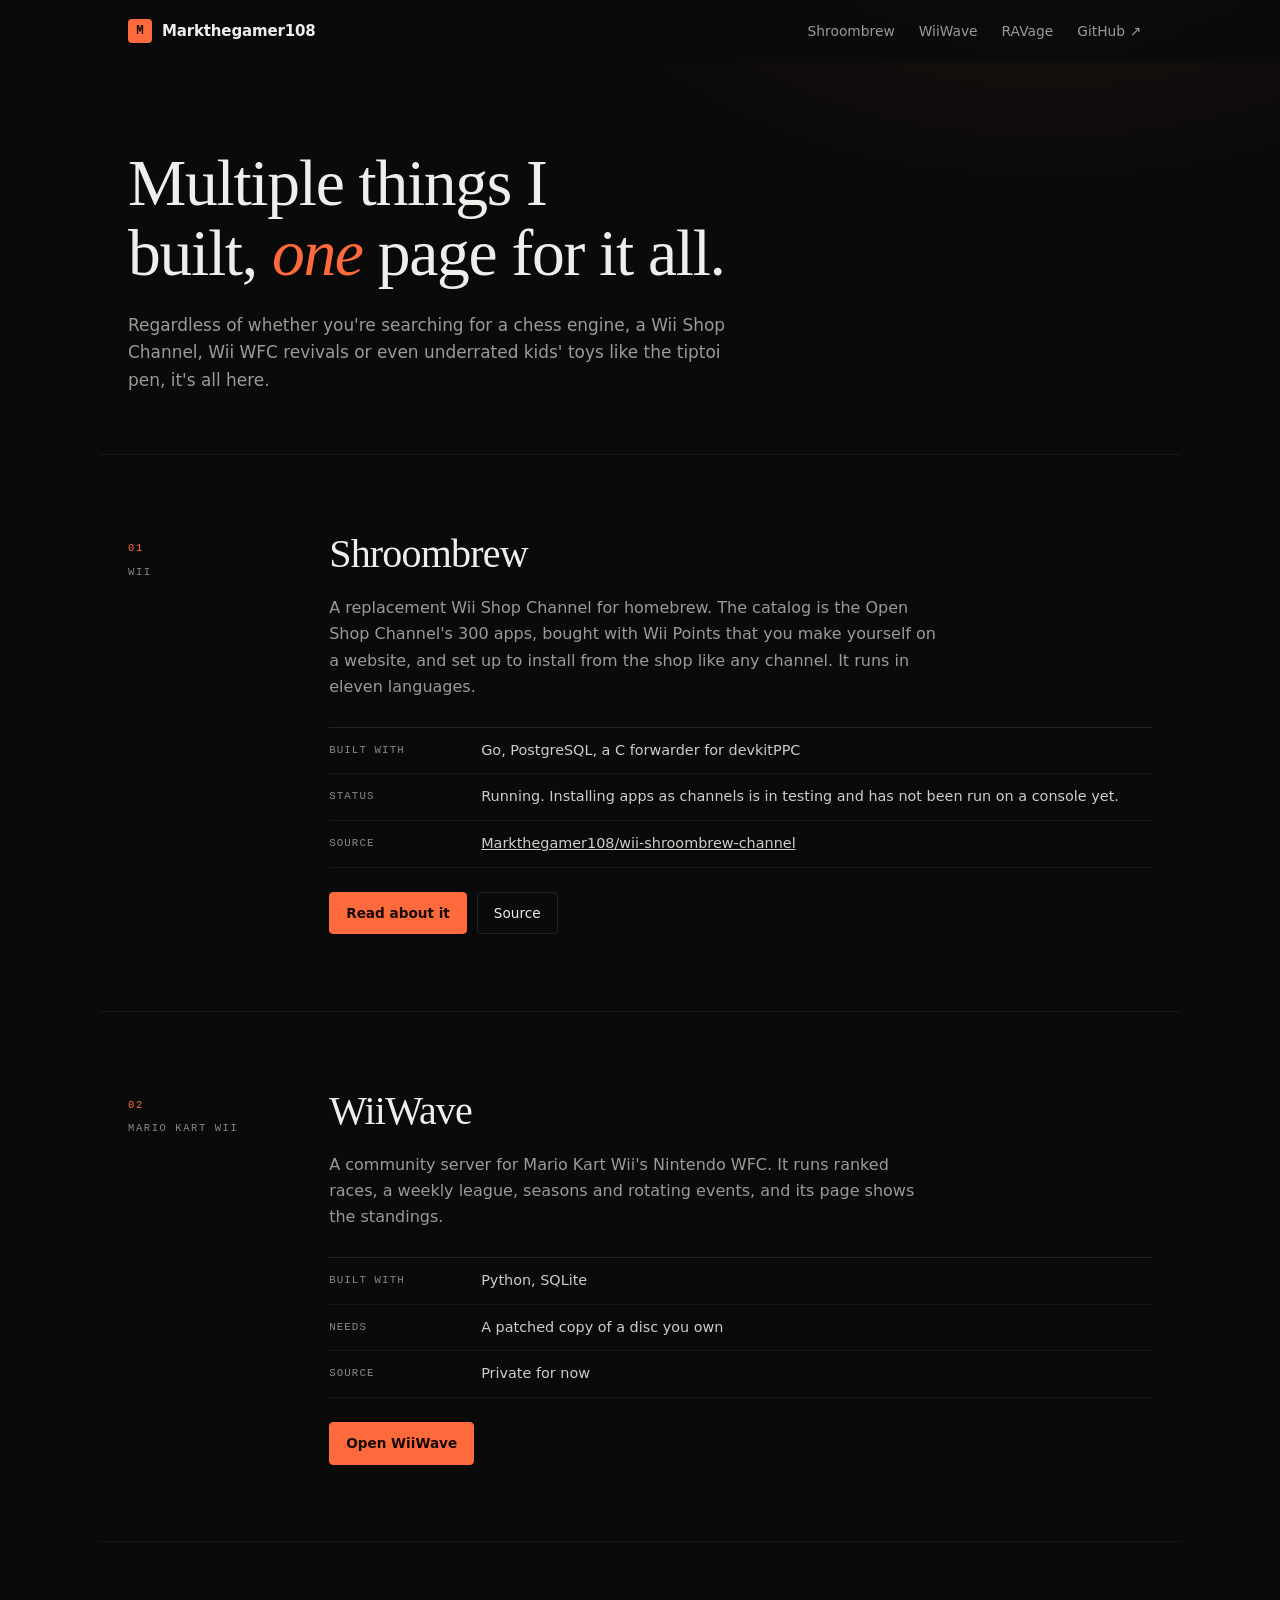
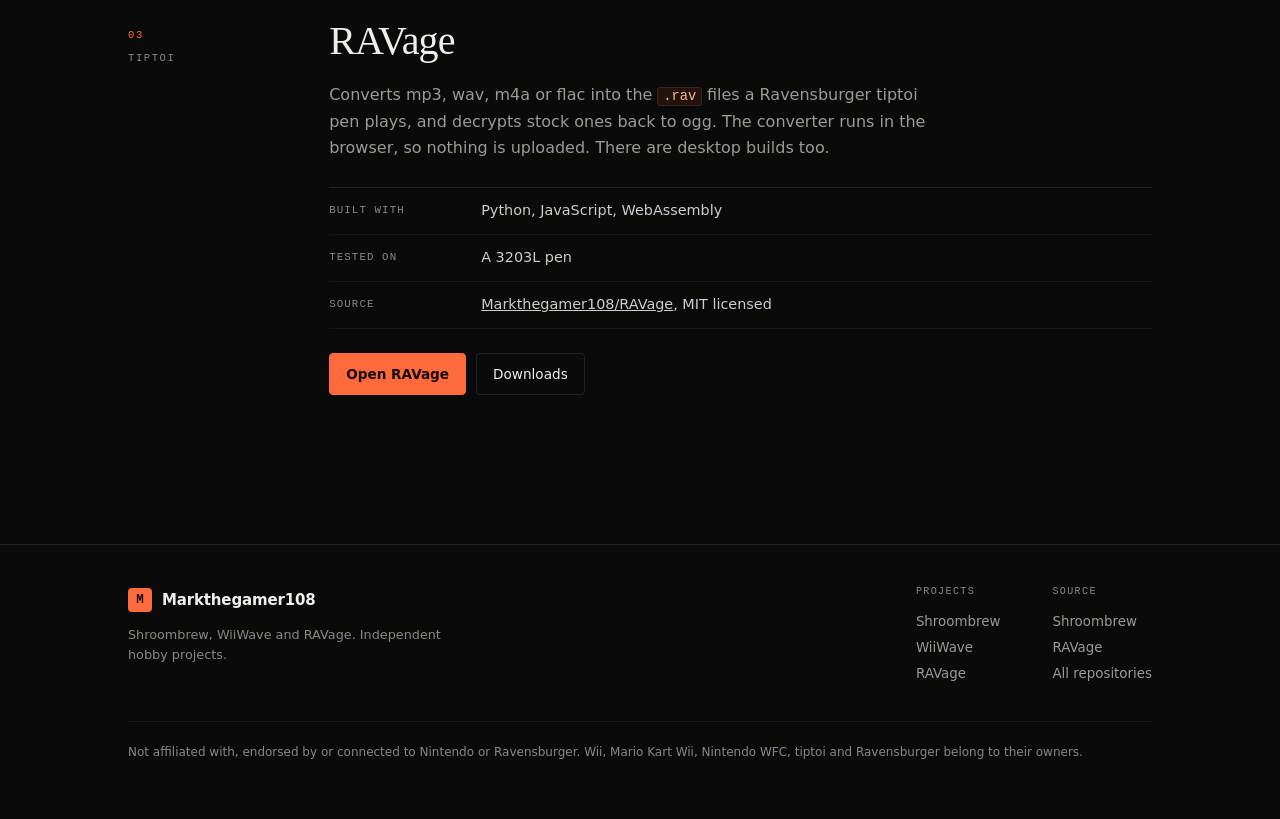
==== index.html @ 5aa7fdf1 "Rewrite the homepage intro" ====
<!doctype html>
<html lang="en">
<head>
<meta charset="utf-8">
<meta name="viewport" content="width=device-width, initial-scale=1">
<title>Markthegamer108: Shroombrew, WiiWave, RAVage</title>
<meta name="description" content="Three hobby projects: a homebrew shop for the Wii, a Mario Kart Wii revival server, and a browser tool for tiptoi pens.">
<meta name="theme-color" content="#0a0a0b">
<meta name="color-scheme" content="dark">
<meta name="google-site-verification" content="6Ea1DqhIRltL9ntr0jAxRYeOnjuvdR1SQRA4jJZ0wN4">
<link rel="icon" href="data:image/svg+xml,%3Csvg xmlns='http://www.w3.org/2000/svg' viewBox='0 0 32 32'%3E%3Crect width='32' height='32' rx='4' fill='%230a0a0b'/%3E%3Cpath d='M7 24V8h3.2l5.8 9.2L21.800 8H25v16h-3V13.400l-5.200 8.200h-1.600L10 13.400V24H7z' fill='%23ff6a3d'/%3E%3C/svg%3E">
<link rel="stylesheet" href="/site.css">
</head>
<body>
<header class="nav" id="nav">
  <div class="wrap nav__in">
    <a class="brand" href="/"><span class="brand__mark">M</span> Markthegamer108</a>
    <nav class="nav__links" aria-label="Projects">
      <a href="/shroombrew-info/">Shroombrew</a>
      <a href="/wiiwave/">WiiWave</a>
      <a href="/ravage/">RAVage</a>
      <a class="nav__repo" href="https://github.com/Markthegamer108">GitHub ↗</a>
    </nav>
  </div>
</header>

<main id="top">
  <section class="wrap hero">
    <h1>Multiple things I<br>built, <em>one</em> page for it all.</h1>
    <p class="lede">Regardless of whether you're searching for a chess engine, a Wii Shop Channel, Wii WFC revivals or even underrated kids' toys like the tiptoi pen, it's all here.</p>
  </section>

  <section class="wrap sec">
    <div class="rail"><b>01</b>Wii</div>
    <div>
      <h2>Shroombrew</h2>
      <p>A replacement Wii Shop Channel for homebrew. The catalog is the Open Shop Channel's 300 apps, bought with Wii Points that you make yourself on a website, and set up to install from the shop like any channel. It runs in eleven languages.</p>
      <dl class="spec-list">
        <div><dt>Built with</dt><dd>Go, PostgreSQL, a C forwarder for devkitPPC</dd></div>
        <div><dt>Status</dt><dd>Running. Installing apps as channels is in testing and has not been run on a console yet.</dd></div>
        <div><dt>Source</dt><dd><a href="https://github.com/Markthegamer108/wii-shroombrew-channel">Markthegamer108/wii-shroombrew-channel</a></dd></div>
      </dl>
      <div class="acts"><a class="btn btn--solid" href="/shroombrew-info/">Read about it</a><a class="btn" href="https://github.com/Markthegamer108/wii-shroombrew-channel">Source</a></div>
    </div>
  </section>

  <section class="wrap sec">
    <div class="rail"><b>02</b>Mario Kart Wii</div>
    <div>
      <h2>WiiWave</h2>
      <p>A community server for Mario Kart Wii's Nintendo WFC. It runs ranked races, a weekly league, seasons and rotating events, and its page shows the standings.</p>
      <dl class="spec-list">
        <div><dt>Built with</dt><dd>Python, SQLite</dd></div>
        <div><dt>Needs</dt><dd>A patched copy of a disc you own</dd></div>
        <div><dt>Source</dt><dd>Private for now</dd></div>
      </dl>
      <div class="acts"><a class="btn btn--solid" href="/wiiwave/">Open WiiWave</a></div>
    </div>
  </section>

  <section class="wrap sec">
    <div class="rail"><b>03</b>tiptoi</div>
    <div>
      <h2>RAVage</h2>
      <p>Converts mp3, wav, m4a or flac into the <code>.rav</code> files a Ravensburger tiptoi pen plays, and decrypts stock ones back to ogg. The converter runs in the browser, so nothing is uploaded. There are desktop builds too.</p>
      <dl class="spec-list">
        <div><dt>Built with</dt><dd>Python, JavaScript, WebAssembly</dd></div>
        <div><dt>Tested on</dt><dd>A 3203L pen</dd></div>
        <div><dt>Source</dt><dd><a href="https://github.com/Markthegamer108/RAVage">Markthegamer108/RAVage</a>, MIT licensed</dd></div>
      </dl>
      <div class="acts"><a class="btn btn--solid" href="/ravage/">Open RAVage</a><a class="btn" href="https://github.com/Markthegamer108/RAVage/releases">Downloads</a></div>
    </div>
  </section>
</main>
<footer class="footer">
  <div class="wrap">
    <div class="footer__in">
      <div class="footer__brand">
        <a class="brand" href="/"><span class="brand__mark">M</span> Markthegamer108</a>
        <p>Shroombrew, WiiWave and RAVage. Independent hobby projects.</p>
      </div>
      <div class="footer__cols">
        <div class="footer__col"><h3>Projects</h3>
          <a href="/shroombrew-info/">Shroombrew</a><a href="/wiiwave/">WiiWave</a><a href="/ravage/">RAVage</a></div>
        <div class="footer__col"><h3>Source</h3>
          <a href="https://github.com/Markthegamer108/wii-shroombrew-channel">Shroombrew</a>
          <a href="https://github.com/Markthegamer108/RAVage">RAVage</a>
          <a href="https://github.com/Markthegamer108">All repositories</a></div>
      </div>
    </div>
    <p class="footer__legal">Not affiliated with, endorsed by or connected to Nintendo or Ravensburger. Wii, Mario Kart Wii, Nintendo WFC, tiptoi and Ravensburger belong to their owners.</p>
  </div>
</footer>
</body>
</html>
---- site.css ----
:root{
  --bg:#0a0a0b;
  --surface:#111113;
  --surface-2:#161618;
  --line:rgba(255,255,255,.10);
  --line-soft:rgba(255,255,255,.055);
  --text:#efeeea;
  --muted:#9c9a94;
  --muted-2:#8a8882;
  --accent:#ff6a3d;
  --accent-soft:rgba(255,106,61,.10);
  --accent-line:rgba(255,106,61,.30);
  --max:1080px;
  --ease:cubic-bezier(.2,.7,.2,1);

  --sans:ui-sans-serif,system-ui,-apple-system,"Segoe UI",Roboto,"Helvetica Neue",Arial,sans-serif;
  --serif:"Iowan Old Style","Palatino Linotype",Palatino,"Book Antiqua",Georgia,"Times New Roman",serif;
  --mono:ui-monospace,"SF Mono",SFMono-Regular,Menlo,Consolas,"Liberation Mono",monospace;
}

*,*::before,*::after{box-sizing:border-box}
[hidden]{display:none!important}
html{-webkit-text-size-adjust:100%;scroll-behavior:smooth;scroll-padding-top:72px}
body{
  margin:0;background:var(--bg);color:var(--text);
  font-family:var(--sans);font-size:16px;line-height:1.65;
  -webkit-font-smoothing:antialiased;
}
body::before{
  content:"";position:fixed;inset:0;pointer-events:none;z-index:0;
  background:radial-gradient(52rem 30rem at 82% -12%,rgba(255,106,61,.10),transparent 65%);
}
img{max-width:100%;display:block;height:auto}
a{color:inherit}
::selection{background:rgba(255,106,61,.3);color:#fff}
:focus-visible{outline:2px solid var(--accent);outline-offset:3px;border-radius:2px}

.wrap{width:100%;max-width:var(--max);margin-inline:auto;padding-inline:28px;position:relative;z-index:1}

h1,h2,h3{margin:0;font-weight:400}
h1,h2{font-family:var(--serif);letter-spacing:-.02em;line-height:1.06;text-wrap:balance}
h1{font-size:clamp(2.5rem,5.6vw,4.1rem)}
h2{font-size:clamp(1.7rem,3.2vw,2.5rem);line-height:1.12}
h3{font-size:1rem;font-weight:600;letter-spacing:-.01em;line-height:1.4;font-family:var(--sans)}

p{margin:0 0 1.05em}
p:last-child{margin-bottom:0}
.lede{color:var(--muted);font-size:1.06rem;line-height:1.62;max-width:58ch;text-wrap:pretty}
.mono{font-family:var(--mono);font-size:.84em}

code{
  font-family:var(--mono);font-size:.86em;color:#ffb59a;
  background:var(--accent-soft);border:1px solid rgba(255,106,61,.16);
  padding:.06em .34em;border-radius:3px;
}
.sr-only{
  position:absolute;width:1px;height:1px;padding:0;margin:-1px;
  overflow:hidden;clip:rect(0,0,0,0);white-space:nowrap;border:0;
}

.nav{
  position:sticky;top:0;z-index:40;
  background:rgba(10,10,11,.82);
  backdrop-filter:blur(14px);-webkit-backdrop-filter:blur(14px);
  border-bottom:1px solid transparent;transition:border-color .25s var(--ease);
}
.nav[data-stuck="true"]{border-bottom-color:var(--line-soft)}
.nav__in{display:flex;align-items:center;justify-content:space-between;gap:24px;height:62px}

.brand{display:inline-flex;align-items:center;gap:10px;text-decoration:none;font-weight:600;font-size:15px;letter-spacing:-.01em}
.brand__mark{
  width:24px;height:24px;border-radius:4px;display:grid;place-items:center;
  background:var(--accent);color:#140803;font-family:var(--mono);font-size:12.5px;font-weight:700;
}
.nav__links{display:flex;align-items:center;gap:2px}
.nav__links a{
  text-decoration:none;color:var(--muted);font-size:13.8px;padding:7px 11px;border-radius:4px;
  transition:color .18s var(--ease),background .18s var(--ease);
}
.nav__links a:hover{color:var(--text);background:rgba(255,255,255,.05)}
@media (max-width:860px){.nav__links a:not(.nav__repo){display:none}}

.hero{padding-block:clamp(48px,7vw,86px) clamp(40px,5vw,60px)}
.hero h1{margin-bottom:24px}
.hero h1 em{font-style:italic;color:var(--accent)}
.hero__note{
  display:flex;flex-wrap:wrap;gap:6px 18px;margin-top:26px;
  font-family:var(--mono);font-size:11px;letter-spacing:.09em;text-transform:uppercase;color:var(--muted-2);
}
.hero__note span{display:inline-flex;align-items:center;gap:7px}
.hero__note i{width:3px;height:3px;border-radius:50%;background:var(--accent);display:block}

.conv{
  margin-top:clamp(30px,4vw,44px);
  border:1px solid var(--line);
  background:var(--surface);
  border-radius:6px;
  overflow:hidden;
}
.conv__bar{
  display:flex;align-items:center;justify-content:space-between;gap:16px;
  padding:10px 16px;border-bottom:1px solid var(--line-soft);
  font-family:var(--mono);font-size:11px;letter-spacing:.1em;text-transform:uppercase;color:var(--muted-2);
}
.conv__bar span{display:inline-flex;align-items:center;gap:7px}
.conv__bar span::before{
  content:"";width:5px;height:5px;border-radius:50%;background:#7ee787;box-shadow:0 0 6px #7ee787;
}
.modes{display:inline-flex;border:1px solid var(--line);border-radius:3px;overflow:hidden}
.mode{
  font:inherit;font-family:var(--mono);font-size:10.5px;letter-spacing:.12em;text-transform:uppercase;
  padding:4px 11px;background:transparent;color:var(--muted-2);border:0;cursor:pointer;
  transition:background .18s var(--ease),color .18s var(--ease);
}
.mode+.mode{border-left:1px solid var(--line)}
.mode[aria-pressed="true"]{background:var(--accent);color:#160803;font-weight:600}
.mode:hover:not([aria-pressed="true"]){color:var(--text);background:rgba(255,255,255,.045)}
.mode:disabled{opacity:.5;cursor:not-allowed}
.mode:focus-visible{outline:2px solid var(--accent);outline-offset:-2px}

.conv__body{display:grid;grid-template-columns:1.15fr .85fr;min-height:196px}
@media (max-width:760px){.conv__body{grid-template-columns:1fr}}

.conv__drop{
  display:flex;flex-direction:column;align-items:center;justify-content:center;gap:7px;
  padding:34px 24px;border-right:1px solid var(--line-soft);
  cursor:pointer;text-align:center;
  transition:background .2s var(--ease);
}
.conv__drop:hover,.conv__drop[data-over="true"]{background:rgba(255,106,61,.055)}
.conv__drop b{font-size:15px;font-weight:600}
.conv__drop small{color:var(--muted-2);font-family:var(--mono);font-size:11px;letter-spacing:.04em}
.conv__drop svg{width:30px;height:30px;stroke:var(--accent);fill:none;stroke-width:1.5;stroke-linecap:round;stroke-linejoin:round;margin-bottom:2px}
@media (max-width:760px){.conv__drop{border-right:0;border-bottom:1px solid var(--line-soft)}}

.conv__log{
  padding:16px 18px;font-family:var(--mono);font-size:12px;line-height:1.75;
  overflow-y:auto;max-height:220px;color:var(--muted);
}
.conv__log p{margin:0;white-space:pre-wrap;word-break:break-word}
.conv__log .l-prompt{color:var(--accent)}
.conv__log .l-dim{color:var(--muted-2)}
.conv__log .l-ok{color:#7ee787}
.conv__log .l-err{color:#ff7b72}

.conv__foot{
  display:flex;flex-wrap:wrap;align-items:center;gap:12px;
  padding:12px 16px;border-top:1px solid var(--line-soft);background:rgba(255,255,255,.018);
}
.conv__foot label{
  font-family:var(--mono);font-size:11px;letter-spacing:.08em;text-transform:uppercase;color:var(--muted-2);
  display:inline-flex;align-items:center;gap:8px;
}
select{
  font:inherit;font-family:var(--mono);font-size:12px;
  background:var(--surface-2);color:var(--text);
  border:1px solid var(--line);border-radius:3px;padding:5px 8px;cursor:pointer;
}
.conv__spacer{flex:1}
.conv__hint{font-size:12.2px;color:var(--muted-2);margin:0}

.btn{
  display:inline-flex;align-items:center;justify-content:center;gap:8px;
  padding:9px 16px;border-radius:4px;border:1px solid var(--line);
  background:transparent;color:var(--text);
  font:inherit;font-size:13.6px;font-weight:500;text-decoration:none;cursor:pointer;white-space:nowrap;
  transition:background .18s var(--ease),border-color .18s var(--ease),color .18s var(--ease);
}
.btn:hover{background:rgba(255,255,255,.055);border-color:rgba(255,255,255,.2)}
.btn:disabled{opacity:.42;cursor:not-allowed}
.btn--solid{background:var(--accent);border-color:var(--accent);color:#160803;font-weight:600}
.btn--solid:hover{background:#ff7d55;border-color:#ff7d55}
.btn--solid:disabled{background:var(--accent);border-color:var(--accent)}
.btn svg{width:15px;height:15px;flex:none}

.sec{
  display:grid;grid-template-columns:150px minmax(0,1fr);
  gap:clamp(20px,4vw,56px);
  padding-block:clamp(46px,6vw,80px);
  border-top:1px solid var(--line-soft);
}
.sec>*{min-width:0}
@media (max-width:820px){
  .sec{grid-template-columns:1fr;gap:18px}
}
.rail{
  font-family:var(--mono);font-size:10.5px;letter-spacing:.15em;text-transform:uppercase;
  color:var(--muted-2);padding-top:8px;
}
.rail b{display:block;color:var(--accent);font-weight:500;margin-bottom:6px}

.sec h2{margin-bottom:18px}
.sec h2+p{max-width:60ch}
.sec p{color:var(--muted);text-wrap:pretty}

.bins{list-style:none;margin:26px 0 0;padding:0;border-top:1px solid var(--line)}
.bins li{border-bottom:1px solid var(--line-soft)}
.bins a{
  display:grid;grid-template-columns:1.05fr 1.25fr 84px 20px;
  align-items:center;gap:14px;padding:13px 6px;text-decoration:none;
  transition:background .16s var(--ease),padding .16s var(--ease);
}
.bins a:hover{background:rgba(255,255,255,.035);padding-inline:12px}
.bins__os{font-size:14.2px;font-weight:500}
.bins__os em{font-style:normal;color:var(--muted-2);font-weight:400;font-size:12.8px;margin-left:6px}
.bins__file{font-family:var(--mono);font-size:11.8px;color:var(--muted-2);overflow:hidden;text-overflow:ellipsis;white-space:nowrap}
.bins__size{font-family:var(--mono);font-size:11.8px;color:var(--muted);text-align:right}
.bins__arrow{color:var(--muted-2);text-align:right;transition:color .16s var(--ease),transform .16s var(--ease)}
.bins a:hover .bins__arrow{color:var(--accent);transform:translateY(2px)}
@media (max-width:640px){
  .bins a{grid-template-columns:1fr auto 16px;gap:10px;row-gap:2px}
  .bins__file{grid-column:1/-1;grid-row:2;font-size:11px}
  .bins__size{text-align:right}
}
.bins__foot{
  margin-top:16px;font-size:12.8px;color:var(--muted-2);
  display:flex;flex-wrap:wrap;gap:4px 16px;
}
.bins__foot a{color:var(--muted);text-decoration:underline;text-underline-offset:2px;text-decoration-color:rgba(255,255,255,.2)}
.bins__foot a:hover{color:var(--accent)}

.spec-list{margin:26px 0 0;display:grid;gap:0;border-top:1px solid var(--line)}
.spec-list div{
  display:grid;grid-template-columns:132px minmax(0,1fr);gap:20px;
  padding:11px 0;border-bottom:1px solid var(--line-soft);
}
@media (max-width:560px){.spec-list div{grid-template-columns:1fr;gap:2px}}
.spec-list dt{
  font-family:var(--mono);font-size:10.8px;letter-spacing:.1em;text-transform:uppercase;
  color:var(--muted-2);padding-top:3px;
}
.spec-list dd{margin:0;font-size:14.4px;color:#cfcdc7}

.figure{
  margin:30px 0 0;max-width:521px;
  border:1px solid var(--line);border-radius:5px;overflow:hidden;background:var(--surface);
  box-shadow:0 18px 44px -26px rgba(0,0,0,.9);
}
.figure__bar{
  display:flex;align-items:center;gap:6px;height:30px;padding:0 12px;
  border-bottom:1px solid var(--line-soft);background:rgba(255,255,255,.025);
}
.figure__bar i{width:7px;height:7px;border-radius:50%;background:rgba(255,255,255,.14)}
.figure__bar span{margin-left:6px;font-family:var(--mono);font-size:10.5px;color:var(--muted-2);letter-spacing:.05em}
.figure img{width:100%}
.figure figcaption{
  padding:10px 13px;border-top:1px solid var(--line-soft);background:rgba(255,255,255,.015);
  font-size:12.6px;line-height:1.55;color:var(--muted-2);
}

.tbl{width:100%;border-collapse:collapse;margin-top:24px;font-size:13.4px}
.tbl th,.tbl td{text-align:left;padding:9px 12px;border-bottom:1px solid var(--line-soft);vertical-align:top}
.tbl thead th{
  font-family:var(--mono);font-size:10px;letter-spacing:.13em;text-transform:uppercase;
  color:var(--muted-2);font-weight:500;border-bottom-color:var(--line);
}
.tbl td:first-child{font-family:var(--mono);color:#ffb59a;white-space:nowrap;font-size:12.2px}
.tbl td:nth-child(2){font-family:var(--mono);color:var(--muted-2);white-space:nowrap;font-size:12.2px}
.tbl td:last-child{color:var(--muted)}
.tbl tbody tr:last-child td{border-bottom:0}
.tbl code{font-size:.88em}
@media (max-width:560px){
  .tbl th:nth-child(2),.tbl td:nth-child(2){display:none}
  .tbl th,.tbl td{padding:8px 9px}
}

.code{
  margin-top:26px;border:1px solid var(--line);border-radius:5px;background:var(--surface);overflow:hidden;
}
.code__head{
  display:flex;justify-content:space-between;gap:12px;padding:8px 14px;
  border-bottom:1px solid var(--line-soft);
  font-family:var(--mono);font-size:10px;letter-spacing:.12em;text-transform:uppercase;color:var(--muted-2);
}
.code pre{
  margin:0;padding:15px 16px;overflow-x:auto;
  font-family:var(--mono);font-size:12.4px;line-height:1.85;color:#c9c7c1;tab-size:2;
}
.code .k{color:#ff9d7d}
.code .s{color:#a8d5a2}
.code .n{color:#ffd479}

.tl{list-style:none;margin:26px 0 0;padding:0}
.tl li{position:relative;padding:0 0 26px 26px;border-left:1px solid var(--line-soft)}
.tl li:last-child{border-left-color:transparent;padding-bottom:0}
.tl li::before{
  content:"";position:absolute;left:-3.5px;top:8px;width:6px;height:6px;border-radius:50%;
  background:var(--bg);border:1px solid rgba(255,106,61,.55);
}
.tl li:last-child::before{background:var(--accent);border-color:var(--accent)}
.tl b{display:block;font-size:14.6px;font-weight:600;margin-bottom:4px}
.tl b em{font-style:normal;font-family:var(--mono);font-size:10.5px;color:var(--muted-2);margin-left:8px;letter-spacing:.06em}
.tl p{margin:0;font-size:14.2px;max-width:64ch}

.note{
  display:flex;gap:11px;margin-top:26px;padding:13px 16px;max-width:62ch;
  border:1px solid rgba(255,194,71,.22);border-radius:4px;background:rgba(255,194,71,.05);
  font-size:13.4px;color:#e6dbc2;line-height:1.6;
}
.note svg{width:15px;height:15px;flex:none;margin-top:3px;stroke:#ffc247;fill:none;stroke-width:1.7}
.note b{color:#ffe4a8;font-weight:600}
.note code{color:#ffe0a8;background:rgba(255,194,71,.1);border-color:rgba(255,194,71,.2)}

.footer{border-top:1px solid var(--line);padding-block:40px 56px;margin-top:clamp(40px,6vw,72px)}
.footer__in{display:flex;flex-wrap:wrap;gap:32px;justify-content:space-between;align-items:flex-start}
.footer__brand{max-width:32ch}
.footer__brand p{color:var(--muted-2);font-size:12.8px;margin:12px 0 0;line-height:1.6}
.footer__cols{display:flex;gap:52px;flex-wrap:wrap}
.footer__col h3{
  font-family:var(--mono);font-size:10px;letter-spacing:.14em;text-transform:uppercase;
  color:var(--muted-2);font-weight:500;margin:0 0 10px;
}
.footer__col a{display:block;text-decoration:none;color:var(--muted);font-size:13.4px;padding:2px 0;transition:color .16s var(--ease)}
.footer__col a:hover{color:var(--accent)}
.footer__legal{
  margin-top:34px;padding-top:20px;border-top:1px solid var(--line-soft);
  color:var(--muted-2);font-size:12px;line-height:1.7;
}

.js .reveal{opacity:0;transform:translateY(10px);transition:opacity .6s var(--ease),transform .6s var(--ease)}
.js .reveal.in{opacity:1;transform:none}
@media (prefers-reduced-motion:reduce){
  html{scroll-behavior:auto}
  .js .reveal{opacity:1;transform:none;transition:none}
  *{animation-duration:.001ms!important;transition-duration:.001ms!important}
}

.acts{display:flex;flex-wrap:wrap;gap:10px;margin-top:24px}
.proj-list{list-style:none;margin:0;padding:0}
.stats{display:grid;grid-template-columns:repeat(auto-fit,minmax(210px,1fr));gap:0;margin-top:22px;border:1px solid var(--line);border-radius:5px;overflow:hidden;background:var(--surface)}
.stat{padding:16px 18px;border-right:1px solid var(--line-soft);border-bottom:1px solid var(--line-soft)}
.stat__label{display:block;font-family:var(--mono);font-size:10.5px;letter-spacing:.12em;text-transform:uppercase;color:var(--muted-2)}
.stat__value{display:block;margin-top:6px;font-family:var(--serif);font-size:1.45rem;line-height:1.2}
.stat__sub{display:block;margin-top:3px;font-size:12.8px;color:var(--muted-2)}
.status-pill{display:inline-flex;align-items:center;gap:8px;font-family:var(--mono);font-size:11px;letter-spacing:.08em;text-transform:uppercase;color:var(--muted-2)}
.status-pill i{width:6px;height:6px;border-radius:50%;background:var(--muted-2);display:block}
.status-pill.ok{color:#7ee787}.status-pill.ok i{background:#7ee787;box-shadow:0 0 6px #7ee787}
.status-pill.bad{color:#ff7b72}.status-pill.bad i{background:#ff7b72}
.stamp{font-family:var(--mono);font-size:11px;color:var(--muted-2)}
.tabs{display:inline-flex;border:1px solid var(--line);border-radius:3px;overflow:hidden}
.tab{font:inherit;font-family:var(--mono);font-size:10.5px;letter-spacing:.12em;text-transform:uppercase;padding:5px 12px;background:transparent;color:var(--muted-2);border:0;cursor:pointer}
.tab+.tab{border-left:1px solid var(--line)}
.tab.active{background:var(--accent);color:#160803;font-weight:600}
.tab:hover:not(.active){color:var(--text);background:rgba(255,255,255,.045)}
.bar{display:flex;flex-wrap:wrap;align-items:center;gap:14px;margin-bottom:6px}
.bar .btn{margin-left:auto}
table.standings td:nth-child(2){font-family:var(--sans);color:var(--text);font-size:13.4px}
table.standings td.score{color:var(--text);font-family:var(--mono)}
.empty-row td{color:var(--muted-2);padding:22px 12px;text-align:center}
.pager{display:flex;align-items:center;justify-content:center;gap:14px;margin-top:14px;font-family:var(--mono);font-size:11.5px;color:var(--muted-2)}
.player-form{display:flex;gap:10px;flex-wrap:wrap;margin-top:18px}
.player-form input{flex:1 1 260px;font:inherit;font-family:var(--mono);font-size:13px;padding:9px 12px;border-radius:4px;background:var(--surface);border:1px solid var(--line);color:var(--text)}
.player-form input:focus{outline:2px solid var(--accent);outline-offset:1px}
.player-result{margin-top:16px}
.player-card{border:1px solid var(--line);border-radius:5px;background:var(--surface);padding:16px 18px}
.player-card h3{margin:0 0 10px}
.player-card dl{display:grid;grid-template-columns:repeat(auto-fit,minmax(170px,1fr));gap:12px;margin:0}
.player-card dt{font-family:var(--mono);font-size:10.5px;letter-spacing:.1em;text-transform:uppercase;color:var(--muted-2)}
.player-card dd{margin:3px 0 0;font-size:14px}
.player-error{color:#ff7b72}.panel-note{color:var(--muted-2)}
.steps{margin:22px 0 0;padding-left:20px}.steps li{margin-bottom:14px}.steps h3{margin-bottom:3px}.steps p{margin:0}
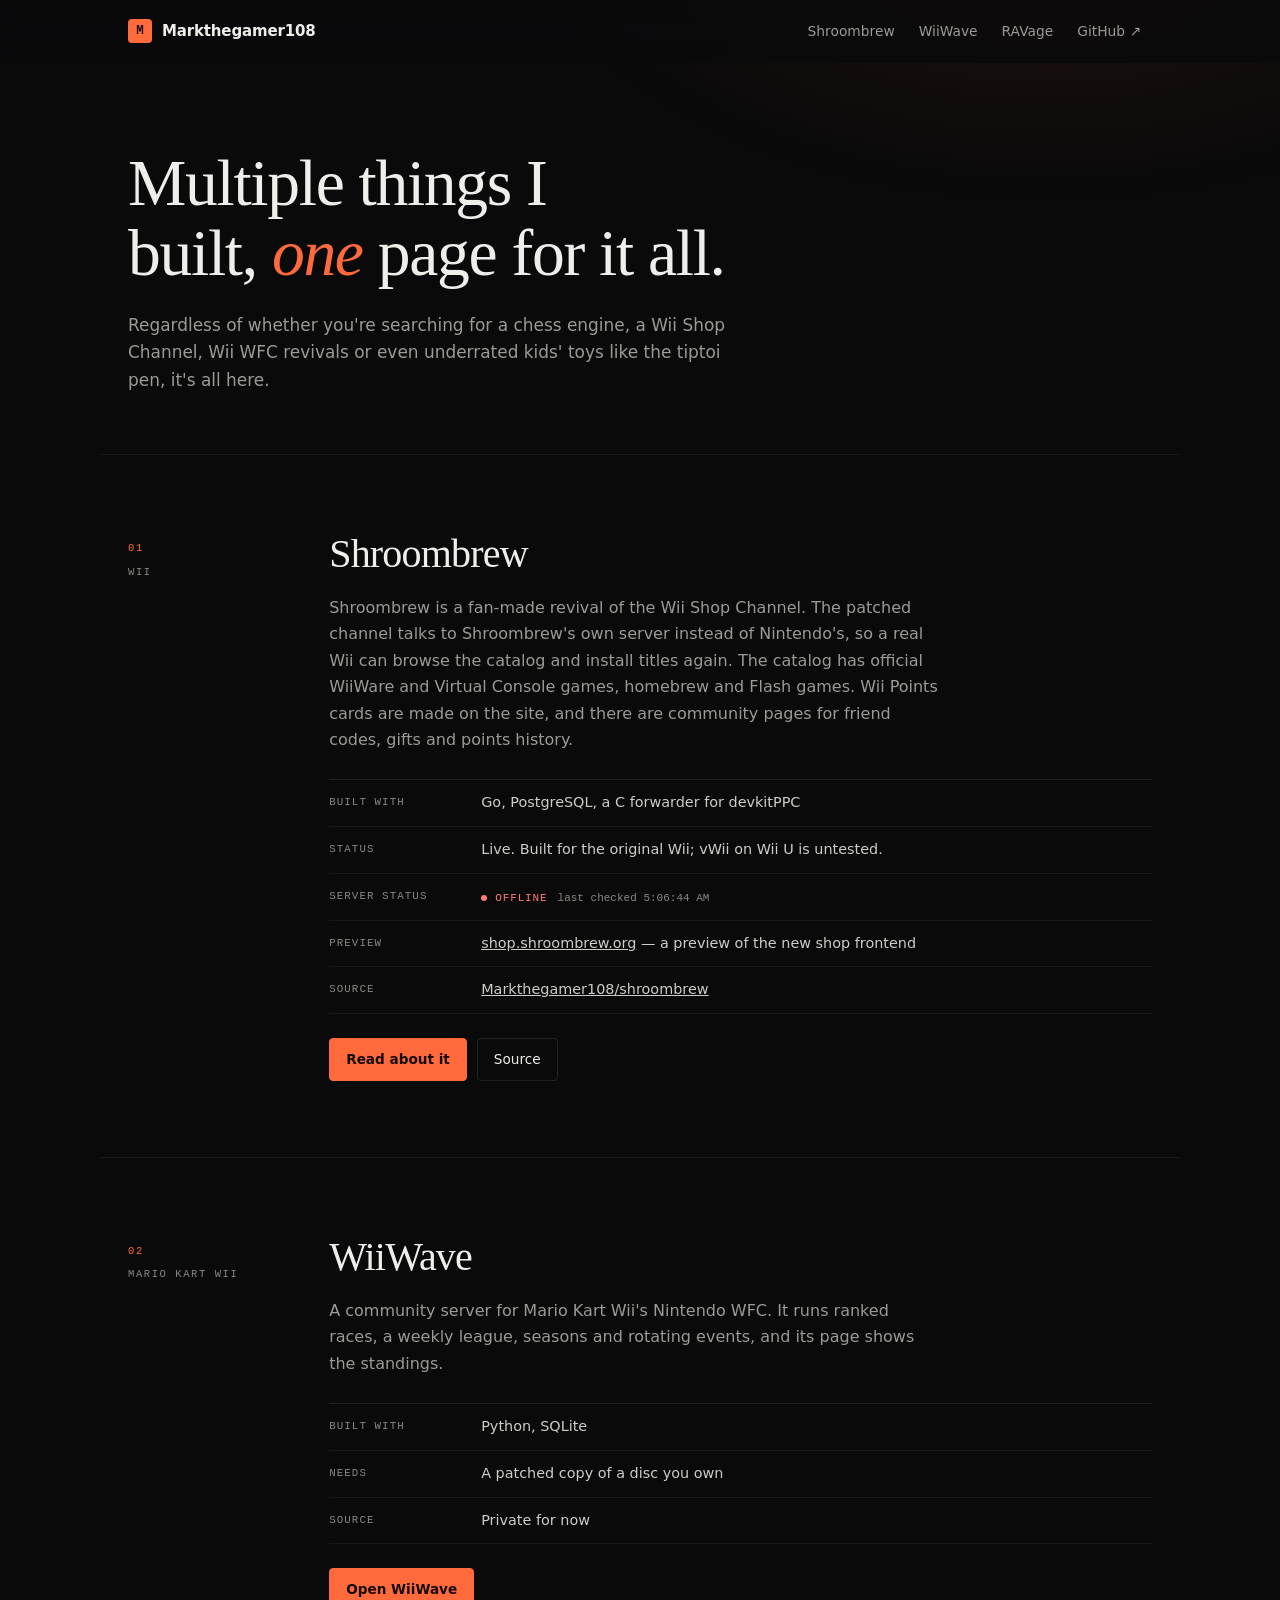
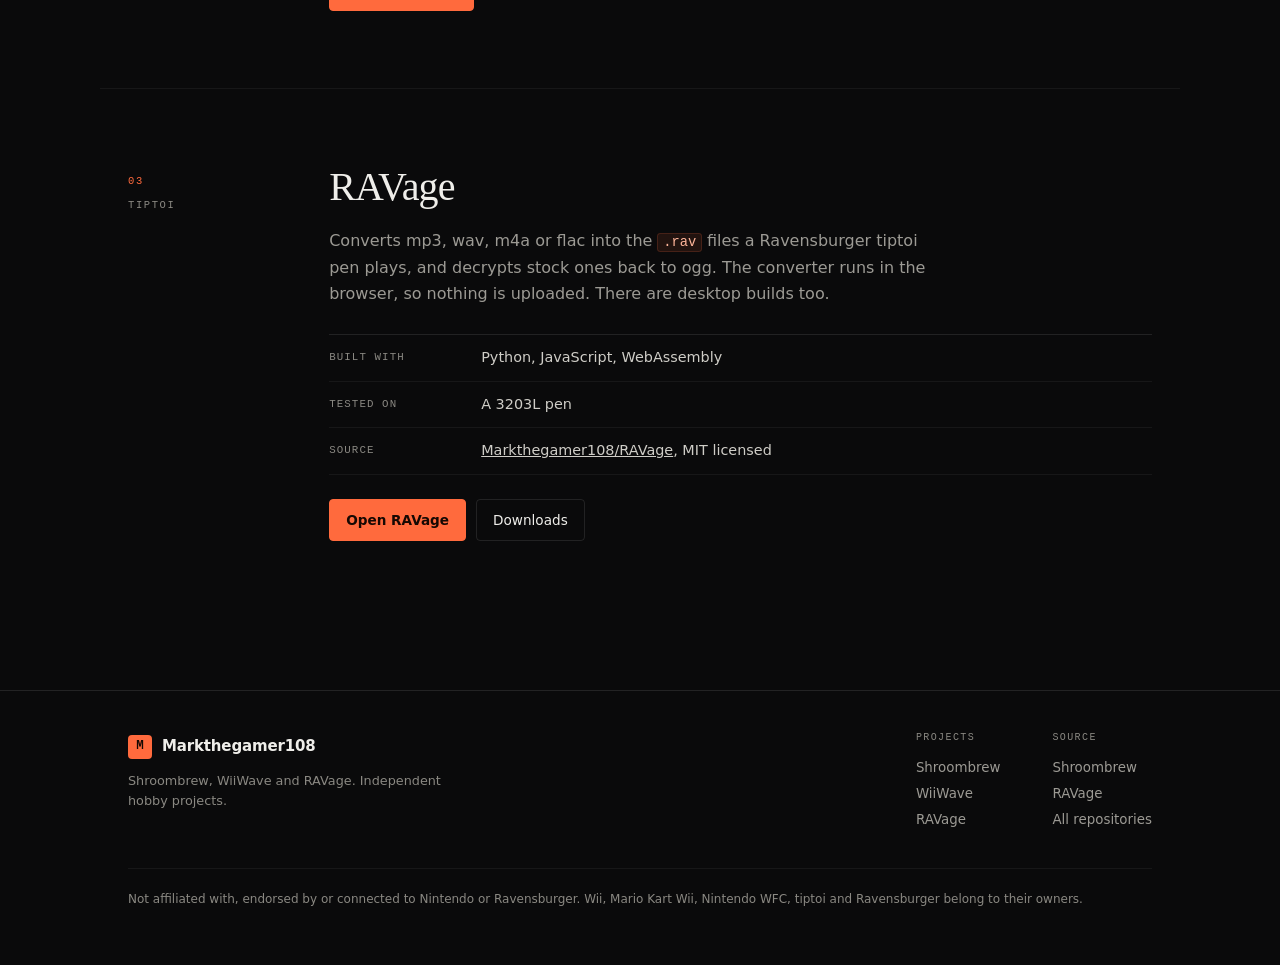
==== commit 6b99b021: "Update Shroombrew and add a live server status" ====
--- a/index.html
+++ b/index.html
@@ -34,13 +34,15 @@
     <div class="rail"><b>01</b>Wii</div>
     <div>
       <h2>Shroombrew</h2>
-      <p>A replacement Wii Shop Channel for homebrew. The catalog is the Open Shop Channel's 300 apps, bought with Wii Points that you make yourself on a website, and set up to install from the shop like any channel. It runs in eleven languages.</p>
+      <p>Shroombrew is a fan-made revival of the Wii Shop Channel. The patched channel talks to Shroombrew's own server instead of Nintendo's, so a real Wii can browse the catalog and install titles again. The catalog has official WiiWare and Virtual Console games, homebrew and Flash games. Wii Points cards are made on the site, and there are community pages for friend codes, gifts and points history.</p>
       <dl class="spec-list">
         <div><dt>Built with</dt><dd>Go, PostgreSQL, a C forwarder for devkitPPC</dd></div>
-        <div><dt>Status</dt><dd>Running. Installing apps as channels is in testing and has not been run on a console yet.</dd></div>
-        <div><dt>Source</dt><dd><a href="https://github.com/Markthegamer108/wii-shroombrew-channel">Markthegamer108/wii-shroombrew-channel</a></dd></div>
+        <div><dt>Status</dt><dd>Live. Built for the original Wii; vWii on Wii U is untested.</dd></div>
+        <div><dt>Server status</dt><dd><a class="status-pill" id="shroombrew-status" href="https://shroombrew.org/status.html" aria-live="polite"><i></i><span id="shroombrew-status-text">checking</span></a><span class="status-meta" id="shroombrew-status-meta"></span></dd></div>
+        <div><dt>Preview</dt><dd><a href="https://shop.shroombrew.org/">shop.shroombrew.org</a> — a preview of the new shop frontend</dd></div>
+        <div><dt>Source</dt><dd><a href="https://github.com/Markthegamer108/shroombrew">Markthegamer108/shroombrew</a></dd></div>
       </dl>
-      <div class="acts"><a class="btn btn--solid" href="/shroombrew-info/">Read about it</a><a class="btn" href="https://github.com/Markthegamer108/wii-shroombrew-channel">Source</a></div>
+      <div class="acts"><a class="btn btn--solid" href="/shroombrew-info/">Read about it</a><a class="btn" href="https://github.com/Markthegamer108/shroombrew">Source</a></div>
     </div>
   </section>
 
@@ -83,7 +85,7 @@
         <div class="footer__col"><h3>Projects</h3>
           <a href="/shroombrew-info/">Shroombrew</a><a href="/wiiwave/">WiiWave</a><a href="/ravage/">RAVage</a></div>
         <div class="footer__col"><h3>Source</h3>
-          <a href="https://github.com/Markthegamer108/wii-shroombrew-channel">Shroombrew</a>
+          <a href="https://github.com/Markthegamer108/shroombrew">Shroombrew</a>
           <a href="https://github.com/Markthegamer108/RAVage">RAVage</a>
           <a href="https://github.com/Markthegamer108">All repositories</a></div>
       </div>
@@ -91,5 +93,43 @@
     <p class="footer__legal">Not affiliated with, endorsed by or connected to Nintendo or Ravensburger. Wii, Mario Kart Wii, Nintendo WFC, tiptoi and Ravensburger belong to their owners.</p>
   </div>
 </footer>
+<script>
+(function () {
+  var pill = document.getElementById('shroombrew-status');
+  var text = document.getElementById('shroombrew-status-text');
+  var meta = document.getElementById('shroombrew-status-meta');
+  if (!pill || !text || !meta) return;
+
+  var pending = null;
+
+  function paint(ok, ms) {
+    pill.classList.remove('ok', 'bad');
+    pill.classList.add(ok ? 'ok' : 'bad');
+    text.textContent = ok ? 'online' : 'offline';
+    meta.textContent = ok
+      ? ms + ' ms · checked ' + new Date().toLocaleTimeString()
+      : 'last checked ' + new Date().toLocaleTimeString();
+  }
+
+  function check() {
+    if (pending) pending.abort();
+    var xhr = new XMLHttpRequest();
+    var started = Date.now();
+    pending = xhr;
+    xhr.open('GET', 'https://shop.shroombrew.org/healthz?t=' + started, true);
+    xhr.timeout = 8000;
+    xhr.onreadystatechange = function () {
+      if (xhr.readyState !== 4 || pending !== xhr) return;
+      pending = null;
+      paint(xhr.status === 200 && xhr.responseText.trim() === 'ok', Date.now() - started);
+    };
+    xhr.send();
+  }
+
+  check();
+  setInterval(function () { if (!document.hidden) check(); }, 10000);
+  document.addEventListener('visibilitychange', function () { if (!document.hidden) check(); });
+})();
+</script>
 </body>
 </html>
--- a/site.css
+++ b/site.css
@@ -337,6 +337,9 @@
 .status-pill i{width:6px;height:6px;border-radius:50%;background:var(--muted-2);display:block}
 .status-pill.ok{color:#7ee787}.status-pill.ok i{background:#7ee787;box-shadow:0 0 6px #7ee787}
 .status-pill.bad{color:#ff7b72}.status-pill.bad i{background:#ff7b72}
+a.status-pill{text-decoration:none}
+a.status-pill:hover{color:var(--text)}
+.status-meta{margin-left:10px;font-family:var(--mono);font-size:11px;color:var(--muted-2)}
 .stamp{font-family:var(--mono);font-size:11px;color:var(--muted-2)}
 .tabs{display:inline-flex;border:1px solid var(--line);border-radius:3px;overflow:hidden}
 .tab{font:inherit;font-family:var(--mono);font-size:10.5px;letter-spacing:.12em;text-transform:uppercase;padding:5px 12px;background:transparent;color:var(--muted-2);border:0;cursor:pointer}
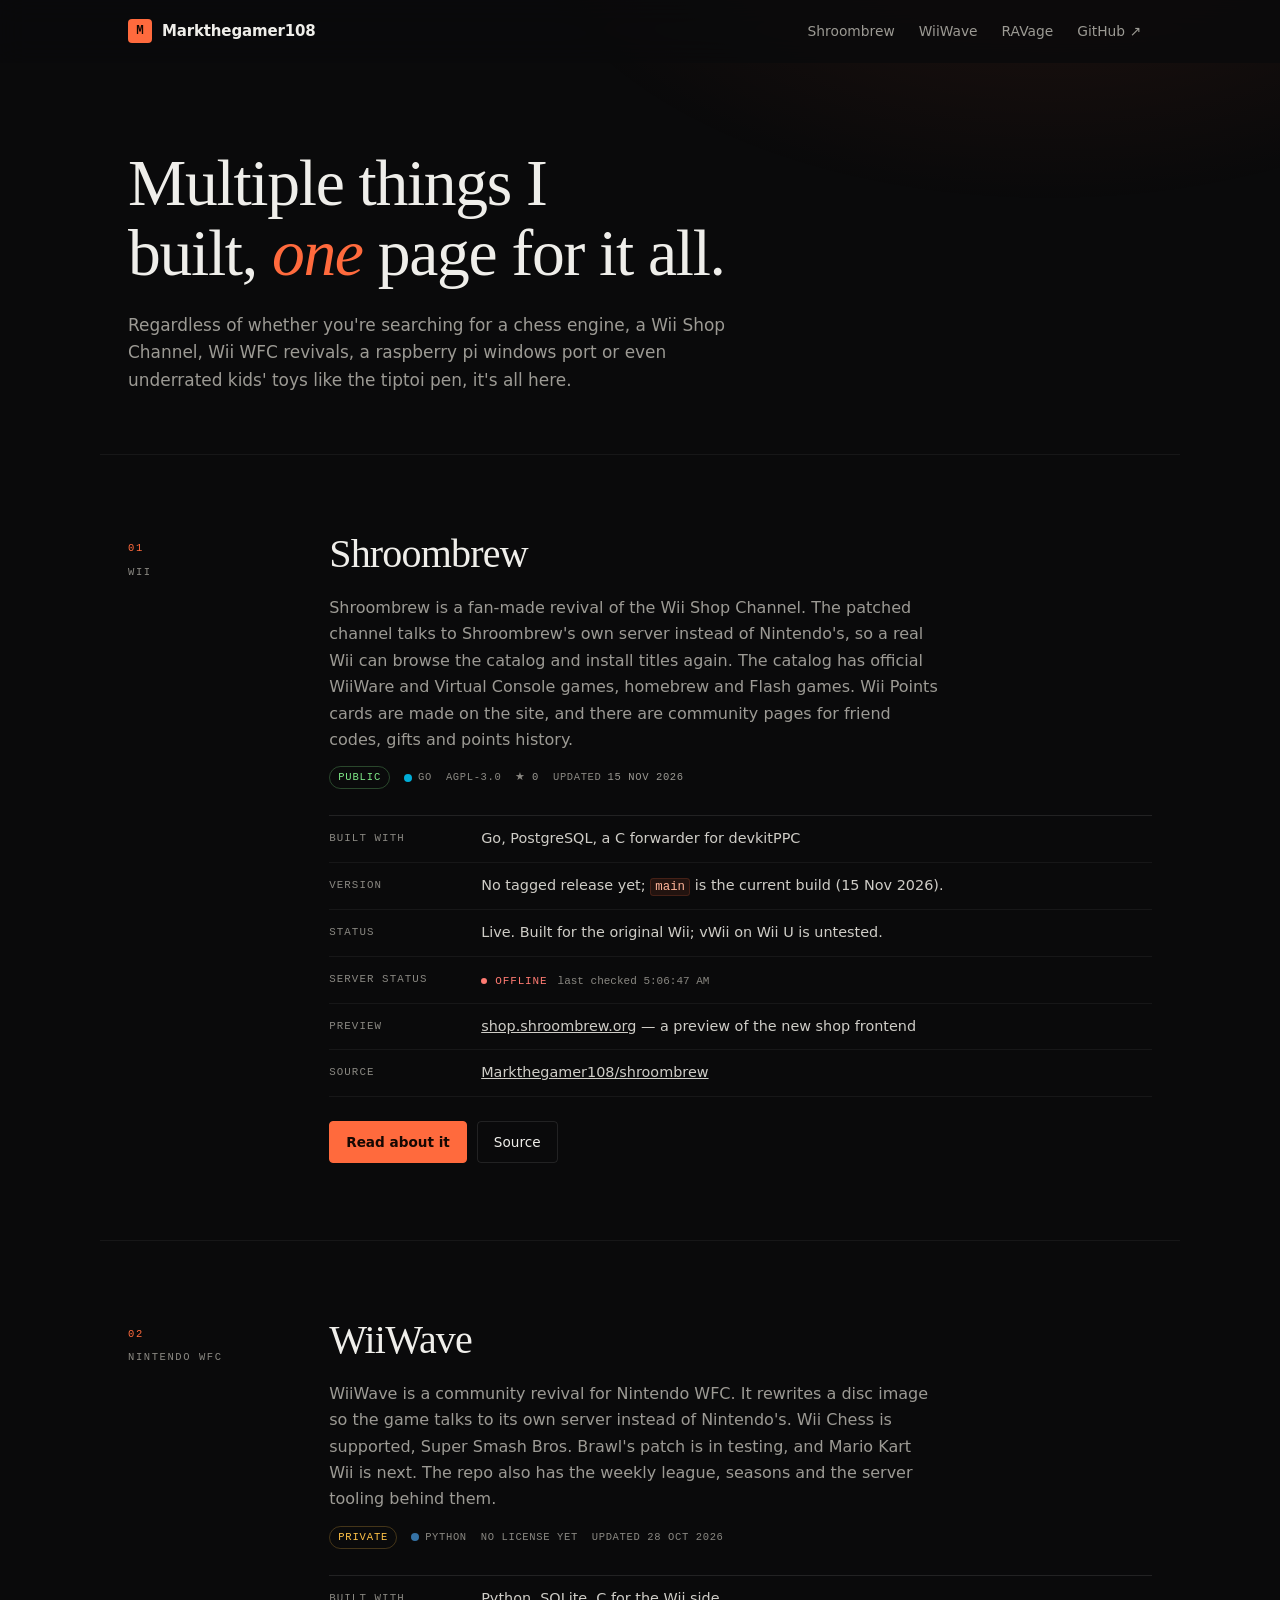
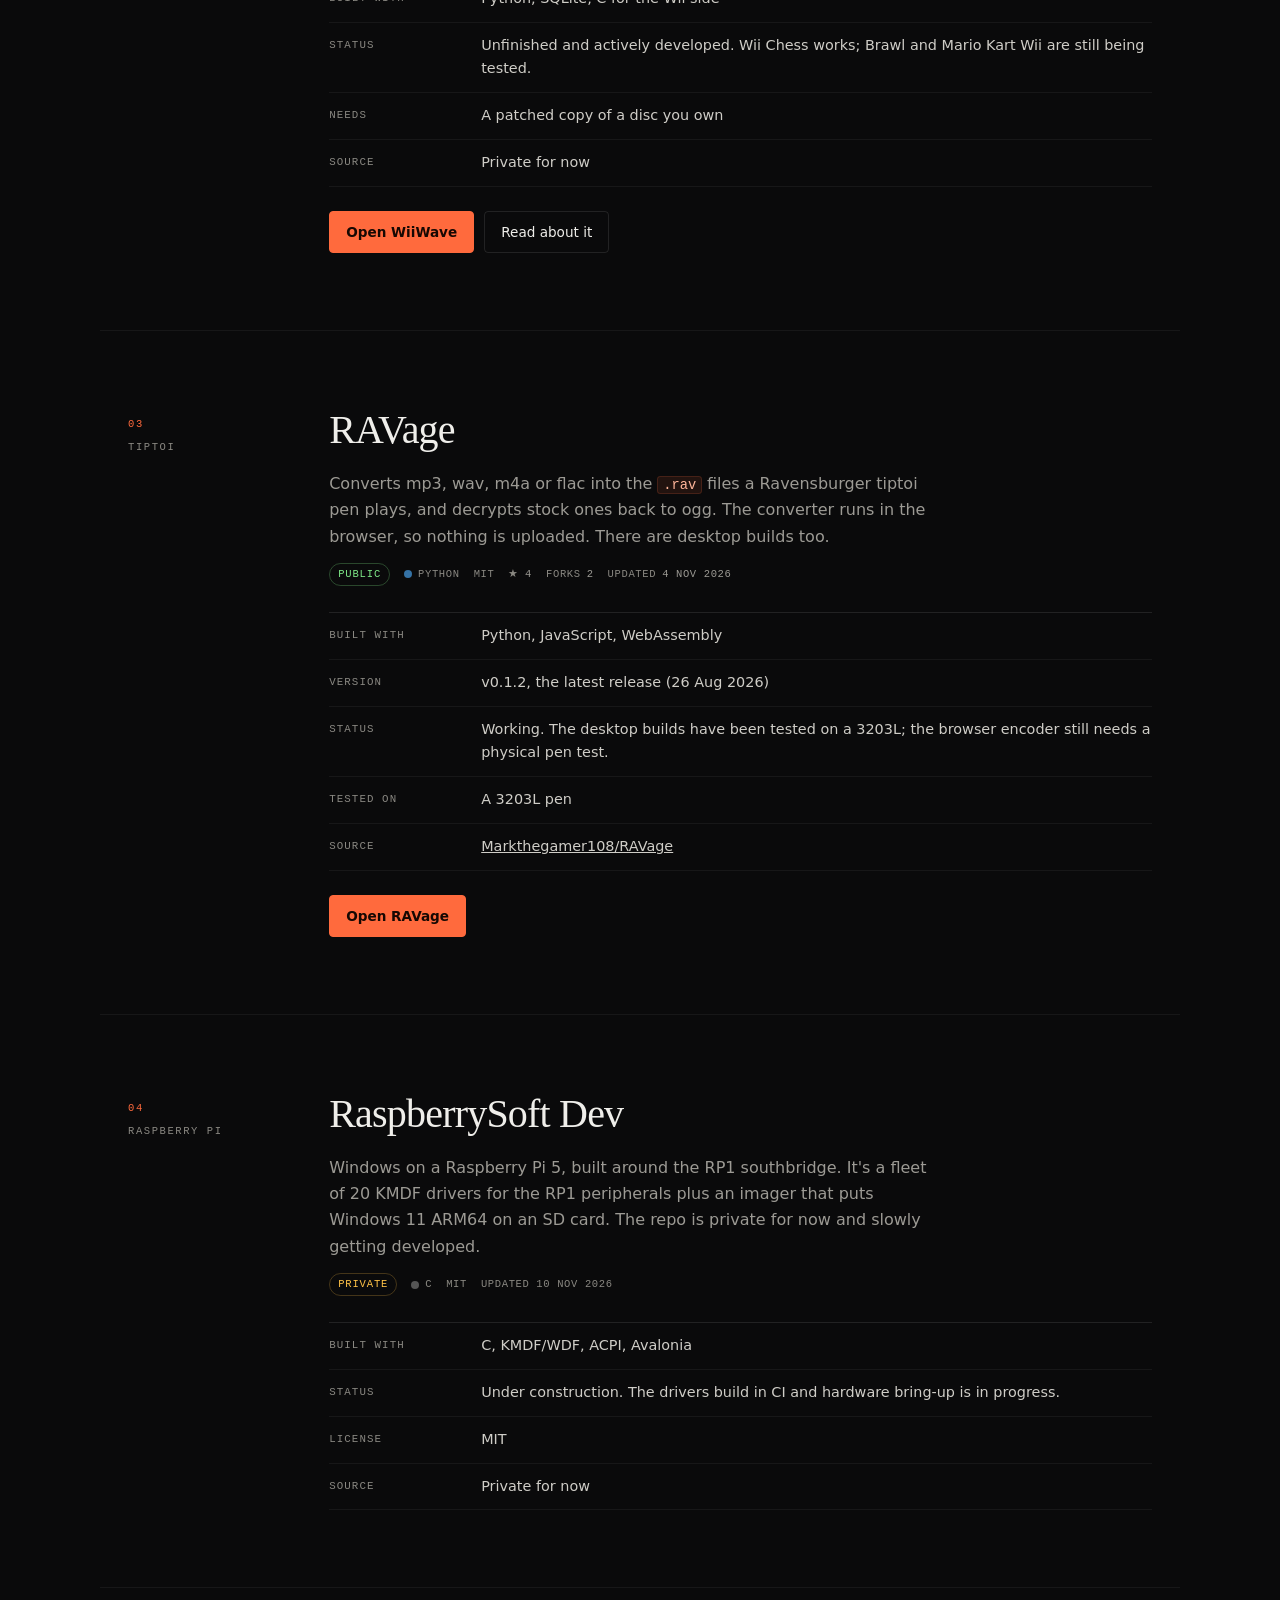
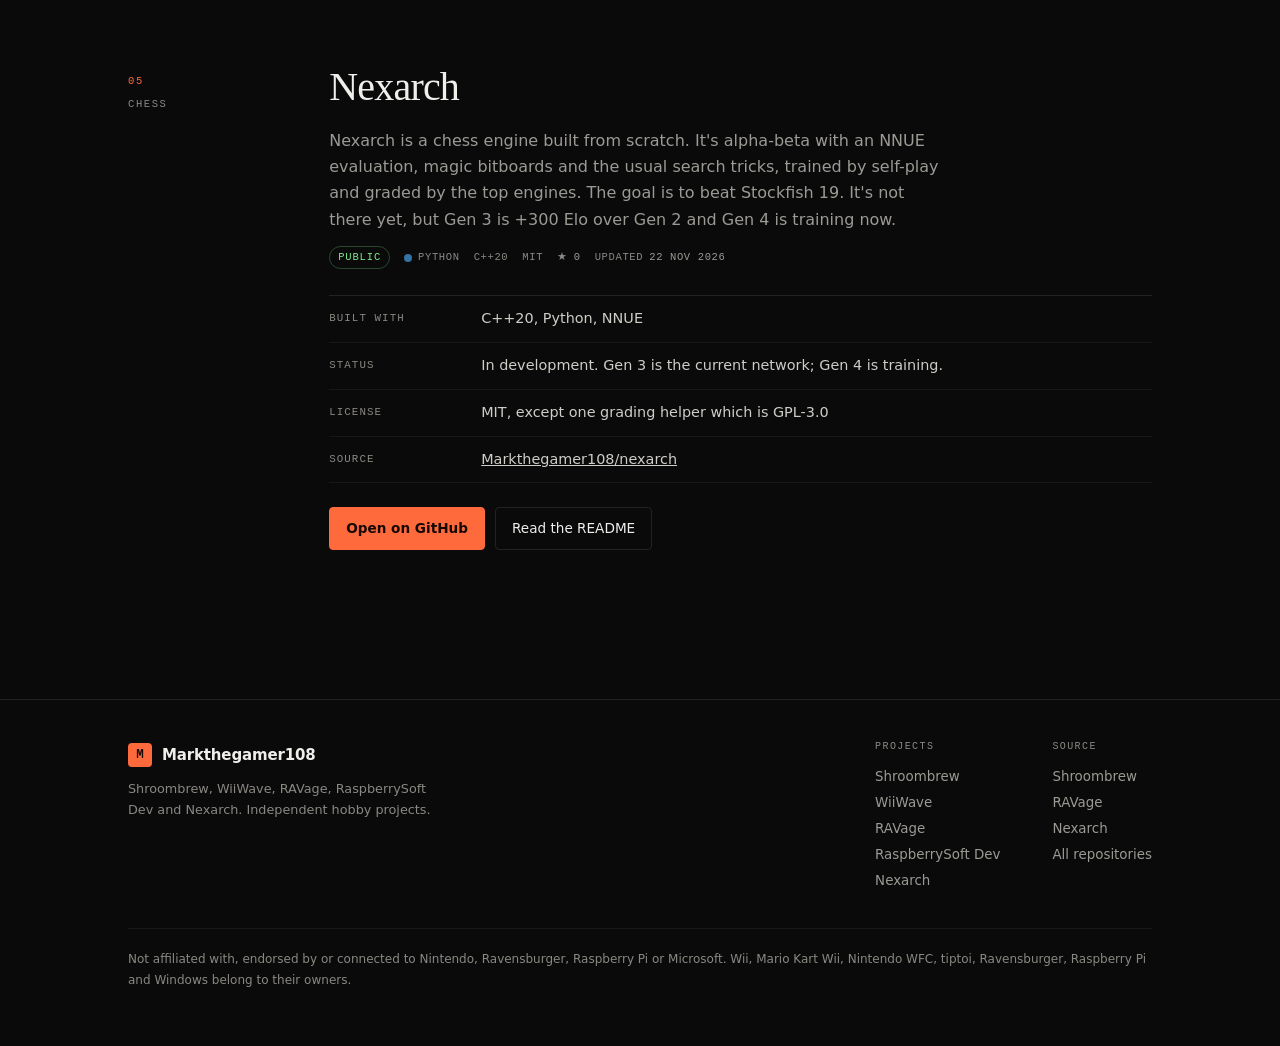
==== commit db89083e: "Expand the project hub and rebuild the WiiWave status page" ====
--- a/index.html
+++ b/index.html
@@ -3,12 +3,14 @@
 <head>
 <meta charset="utf-8">
 <meta name="viewport" content="width=device-width, initial-scale=1">
-<title>Markthegamer108: Shroombrew, WiiWave, RAVage</title>
-<meta name="description" content="Three hobby projects: a homebrew shop for the Wii, a Mario Kart Wii revival server, and a browser tool for tiptoi pens.">
+<title>Markthegamer108: Shroombrew, WiiWave, RAVage, RaspberrySoft Dev and Nexarch</title>
+<meta name="description" content="Five hobby projects: a Wii Shop revival, a Nintendo WFC revival, a tiptoi audio converter, Windows drivers for the Raspberry Pi 5, and a chess engine.">
 <meta name="theme-color" content="#0a0a0b">
 <meta name="color-scheme" content="dark">
 <meta name="google-site-verification" content="6Ea1DqhIRltL9ntr0jAxRYeOnjuvdR1SQRA4jJZ0wN4">
 <link rel="icon" href="data:image/svg+xml,%3Csvg xmlns='http://www.w3.org/2000/svg' viewBox='0 0 32 32'%3E%3Crect width='32' height='32' rx='4' fill='%230a0a0b'/%3E%3Cpath d='M7 24V8h3.2l5.8 9.2L21.800 8H25v16h-3V13.400l-5.200 8.200h-1.600L10 13.400V24H7z' fill='%23ff6a3d'/%3E%3C/svg%3E">
+<link rel="preconnect" href="https://shop.shroombrew.org" crossorigin>
+<link rel="preconnect" href="https://api.github.com" crossorigin>
 <link rel="stylesheet" href="/site.css">
 </head>
 <body>
@@ -27,16 +29,24 @@
 <main id="top">
   <section class="wrap hero">
     <h1>Multiple things I<br>built, <em>one</em> page for it all.</h1>
-    <p class="lede">Regardless of whether you're searching for a chess engine, a Wii Shop Channel, Wii WFC revivals or even underrated kids' toys like the tiptoi pen, it's all here.</p>
-  </section>
-
-  <section class="wrap sec">
+    <p class="lede">Regardless of whether you're searching for a chess engine, a Wii Shop Channel, Wii WFC revivals, a raspberry pi windows port or even underrated kids' toys like the tiptoi pen, it's all here.</p>
+  </section>
+
+  <section class="wrap sec" id="shroombrew">
     <div class="rail"><b>01</b>Wii</div>
     <div>
       <h2>Shroombrew</h2>
       <p>Shroombrew is a fan-made revival of the Wii Shop Channel. The patched channel talks to Shroombrew's own server instead of Nintendo's, so a real Wii can browse the catalog and install titles again. The catalog has official WiiWare and Virtual Console games, homebrew and Flash games. Wii Points cards are made on the site, and there are community pages for friend codes, gifts and points history.</p>
+      <div class="repo-meta" data-repo="shroombrew">
+        <span class="repo-vis pub">Public</span>
+        <span><i class="lang" style="--lang:#00add8"></i>Go</span>
+        <span data-gh="license">AGPL-3.0</span>
+        <span>★ <b data-gh="stars">0</b></span>
+        <span>Updated <b data-gh="updated">15 Nov 2026</b></span>
+      </div>
       <dl class="spec-list">
         <div><dt>Built with</dt><dd>Go, PostgreSQL, a C forwarder for devkitPPC</dd></div>
+        <div><dt>Version</dt><dd>No tagged release yet; <code>main</code> is the current build (15 Nov 2026).</dd></div>
         <div><dt>Status</dt><dd>Live. Built for the original Wii; vWii on Wii U is untested.</dd></div>
         <div><dt>Server status</dt><dd><a class="status-pill" id="shroombrew-status" href="https://shroombrew.org/status.html" aria-live="polite"><i></i><span id="shroombrew-status-text">checking</span></a><span class="status-meta" id="shroombrew-status-meta"></span></dd></div>
         <div><dt>Preview</dt><dd><a href="https://shop.shroombrew.org/">shop.shroombrew.org</a> — a preview of the new shop frontend</dd></div>
@@ -46,31 +56,92 @@
     </div>
   </section>
 
-  <section class="wrap sec">
-    <div class="rail"><b>02</b>Mario Kart Wii</div>
+  <section class="wrap sec" id="wiiwave">
+    <div class="rail"><b>02</b>Nintendo WFC</div>
     <div>
       <h2>WiiWave</h2>
-      <p>A community server for Mario Kart Wii's Nintendo WFC. It runs ranked races, a weekly league, seasons and rotating events, and its page shows the standings.</p>
-      <dl class="spec-list">
-        <div><dt>Built with</dt><dd>Python, SQLite</dd></div>
+      <p>WiiWave is a community revival for Nintendo WFC. It rewrites a disc image so the game talks to its own server instead of Nintendo's. Wii Chess is supported, Super Smash Bros. Brawl's patch is in testing, and Mario Kart Wii is next. The repo also has the weekly league, seasons and the server tooling behind them.</p>
+      <div class="repo-meta" data-repo="WiiWave">
+        <span class="repo-vis priv">Private</span>
+        <span><i class="lang" style="--lang:#3572a5"></i>Python</span>
+        <span>No license yet</span>
+        <span>Updated 28 Oct 2026</span>
+      </div>
+      <dl class="spec-list">
+        <div><dt>Built with</dt><dd>Python, SQLite, C for the Wii side</dd></div>
+        <div><dt>Status</dt><dd>Unfinished and actively developed. Wii Chess works; Brawl and Mario Kart Wii are still being tested.</dd></div>
         <div><dt>Needs</dt><dd>A patched copy of a disc you own</dd></div>
         <div><dt>Source</dt><dd>Private for now</dd></div>
       </dl>
-      <div class="acts"><a class="btn btn--solid" href="/wiiwave/">Open WiiWave</a></div>
-    </div>
-  </section>
-
-  <section class="wrap sec">
+      <div class="acts"><a class="btn btn--solid" href="/wiiwave/">Open WiiWave</a><button class="btn" type="button" id="wiiwave-read" aria-controls="wiiwave-read-note" aria-expanded="false">Read about it</button></div>
+      <p class="read-note" id="wiiwave-read-note" hidden>Nothing to see here! check back later!</p>
+    </div>
+  </section>
+
+  <section class="wrap sec" id="ravage">
     <div class="rail"><b>03</b>tiptoi</div>
     <div>
       <h2>RAVage</h2>
       <p>Converts mp3, wav, m4a or flac into the <code>.rav</code> files a Ravensburger tiptoi pen plays, and decrypts stock ones back to ogg. The converter runs in the browser, so nothing is uploaded. There are desktop builds too.</p>
+      <div class="repo-meta" data-repo="RAVage">
+        <span class="repo-vis pub">Public</span>
+        <span><i class="lang" style="--lang:#3572a5"></i>Python</span>
+        <span data-gh="license">MIT</span>
+        <span>★ <b data-gh="stars">4</b></span>
+        <span>Forks <b data-gh="forks">2</b></span>
+        <span>Updated <b data-gh="updated">4 Nov 2026</b></span>
+      </div>
       <dl class="spec-list">
         <div><dt>Built with</dt><dd>Python, JavaScript, WebAssembly</dd></div>
+        <div><dt>Version</dt><dd>v0.1.2, the latest release (26 Aug 2026)</dd></div>
+        <div><dt>Status</dt><dd>Working. The desktop builds have been tested on a 3203L; the browser encoder still needs a physical pen test.</dd></div>
         <div><dt>Tested on</dt><dd>A 3203L pen</dd></div>
-        <div><dt>Source</dt><dd><a href="https://github.com/Markthegamer108/RAVage">Markthegamer108/RAVage</a>, MIT licensed</dd></div>
-      </dl>
-      <div class="acts"><a class="btn btn--solid" href="/ravage/">Open RAVage</a><a class="btn" href="https://github.com/Markthegamer108/RAVage/releases">Downloads</a></div>
+        <div><dt>Source</dt><dd><a href="https://github.com/Markthegamer108/RAVage">Markthegamer108/RAVage</a></dd></div>
+      </dl>
+      <div class="acts"><a class="btn btn--solid" href="/ravage/">Open RAVage</a></div>
+    </div>
+  </section>
+
+  <section class="wrap sec" id="raspberrysoft">
+    <div class="rail"><b>04</b>Raspberry Pi</div>
+    <div>
+      <h2>RaspberrySoft Dev</h2>
+      <p>Windows on a Raspberry Pi 5, built around the RP1 southbridge. It's a fleet of 20 KMDF drivers for the RP1 peripherals plus an imager that puts Windows 11 ARM64 on an SD card. The repo is private for now and slowly getting developed.</p>
+      <div class="repo-meta" data-repo="raspberrysoft-dev">
+        <span class="repo-vis priv">Private</span>
+        <span><i class="lang" style="--lang:#555555"></i>C</span>
+        <span>MIT</span>
+        <span>Updated 10 Nov 2026</span>
+      </div>
+      <dl class="spec-list">
+        <div><dt>Built with</dt><dd>C, KMDF/WDF, ACPI, Avalonia</dd></div>
+        <div><dt>Status</dt><dd>Under construction. The drivers build in CI and hardware bring-up is in progress.</dd></div>
+        <div><dt>License</dt><dd>MIT</dd></div>
+        <div><dt>Source</dt><dd>Private for now</dd></div>
+      </dl>
+    </div>
+  </section>
+
+  <section class="wrap sec" id="nexarch">
+    <div class="rail"><b>05</b>Chess</div>
+    <div>
+      <h2>Nexarch</h2>
+      <p>Nexarch is a chess engine built from scratch. It's alpha-beta with an NNUE evaluation, magic bitboards and the usual search tricks, trained by self-play and graded by the top engines. The goal is to beat Stockfish 19. It's not there yet, but Gen 3 is +300 Elo over Gen 2 and Gen 4 is training now.</p>
+      <div class="repo-meta" data-repo="nexarch">
+        <span class="repo-vis pub">Public</span>
+        <span><i class="lang" style="--lang:#3572a5"></i>Python</span>
+        <span>C++20</span>
+        <span data-gh="license">MIT</span>
+        <span>★ <b data-gh="stars">0</b></span>
+        <span>Updated <b data-gh="updated">22 Nov 2026</b></span>
+      </div>
+      <dl class="spec-list">
+        <div><dt>Built with</dt><dd>C++20, Python, NNUE</dd></div>
+        <div><dt>Status</dt><dd>In development. Gen 3 is the current network; Gen 4 is training.</dd></div>
+        <div><dt>License</dt><dd>MIT, except one grading helper which is GPL-3.0</dd></div>
+        <div><dt>Source</dt><dd><a href="https://github.com/Markthegamer108/nexarch">Markthegamer108/nexarch</a></dd></div>
+      </dl>
+      <div class="acts"><a class="btn btn--solid" href="https://github.com/Markthegamer108/nexarch">Open on GitHub</a><a class="btn" href="https://github.com/Markthegamer108/nexarch#readme">Read the README</a></div>
     </div>
   </section>
 </main>
@@ -79,18 +150,19 @@
     <div class="footer__in">
       <div class="footer__brand">
         <a class="brand" href="/"><span class="brand__mark">M</span> Markthegamer108</a>
-        <p>Shroombrew, WiiWave and RAVage. Independent hobby projects.</p>
+        <p>Shroombrew, WiiWave, RAVage, RaspberrySoft Dev and Nexarch. Independent hobby projects.</p>
       </div>
       <div class="footer__cols">
         <div class="footer__col"><h3>Projects</h3>
-          <a href="/shroombrew-info/">Shroombrew</a><a href="/wiiwave/">WiiWave</a><a href="/ravage/">RAVage</a></div>
+          <a href="/shroombrew-info/">Shroombrew</a><a href="/wiiwave/">WiiWave</a><a href="/ravage/">RAVage</a><a href="/#raspberrysoft">RaspberrySoft Dev</a><a href="/#nexarch">Nexarch</a></div>
         <div class="footer__col"><h3>Source</h3>
           <a href="https://github.com/Markthegamer108/shroombrew">Shroombrew</a>
           <a href="https://github.com/Markthegamer108/RAVage">RAVage</a>
+          <a href="https://github.com/Markthegamer108/nexarch">Nexarch</a>
           <a href="https://github.com/Markthegamer108">All repositories</a></div>
       </div>
     </div>
-    <p class="footer__legal">Not affiliated with, endorsed by or connected to Nintendo or Ravensburger. Wii, Mario Kart Wii, Nintendo WFC, tiptoi and Ravensburger belong to their owners.</p>
+    <p class="footer__legal">Not affiliated with, endorsed by or connected to Nintendo, Ravensburger, Raspberry Pi or Microsoft. Wii, Mario Kart Wii, Nintendo WFC, tiptoi, Ravensburger, Raspberry Pi and Windows belong to their owners.</p>
   </div>
 </footer>
 <script>
@@ -131,5 +203,41 @@
   document.addEventListener('visibilitychange', function () { if (!document.hidden) check(); });
 })();
 </script>
+<script>
+(function () {
+  var read = document.getElementById('wiiwave-read');
+  var note = document.getElementById('wiiwave-read-note');
+  if (!read || !note) return;
+  read.addEventListener('click', function () {
+    var open = note.hidden;
+    note.hidden = !open;
+    read.setAttribute('aria-expanded', String(open));
+  });
+})();
+</script>
+<script>
+(function () {
+  var repos = ['shroombrew', 'RAVage', 'nexarch'];
+  repos.forEach(function (repo) {
+    var root = document.querySelector('[data-repo="' + repo + '"]');
+    if (!root) return;
+    fetch('https://api.github.com/repos/Markthegamer108/' + repo, {
+      headers: { Accept: 'application/vnd.github+json' }
+    }).then(function (res) {
+      if (!res.ok) throw new Error('HTTP ' + res.status);
+      return res.json();
+    }).then(function (data) {
+      function set(name, value) {
+        var el = root.querySelector('[data-gh="' + name + '"]');
+        if (el && value != null) el.textContent = value;
+      }
+      set('stars', data.stargazers_count);
+      set('forks', data.forks_count);
+      set('license', data.license && data.license.spdx_id);
+      set('updated', new Date(data.pushed_at).toLocaleDateString(undefined, { day: 'numeric', month: 'short', year: 'numeric' }));
+    }).catch(function () {});
+  });
+})();
+</script>
 </body>
 </html>
--- a/site.css
+++ b/site.css
@@ -189,6 +189,22 @@
   color:var(--muted-2);padding-top:8px;
 }
 .rail b{display:block;color:var(--accent);font-weight:500;margin-bottom:6px}
+
+.repo-meta{
+  display:flex;flex-wrap:wrap;align-items:center;gap:6px 14px;
+  margin:-4px 0 0;font-family:var(--mono);font-size:10.5px;letter-spacing:.06em;
+  text-transform:uppercase;color:var(--muted-2);
+}
+.repo-meta span{display:inline-flex;align-items:center;gap:6px}
+.repo-meta b{font-weight:500;color:var(--muted)}
+.repo-vis{border:1px solid var(--line);border-radius:999px;padding:2px 8px;letter-spacing:.08em;color:var(--muted)}
+.repo-vis.pub{color:#7ee787;border-color:rgba(126,231,135,.28)}
+.repo-vis.priv{color:#ffc247;border-color:rgba(255,194,71,.24)}
+.lang{width:8px;height:8px;border-radius:50%;background:var(--lang,#8a8882);display:inline-block}
+.sec .read-note{
+  margin:14px 0 0;padding:10px 13px;border:1px solid rgba(255,194,71,.22);border-radius:4px;
+  background:rgba(255,194,71,.05);font-size:13.4px;color:#e6dbc2;
+}
 
 .sec h2{margin-bottom:18px}
 .sec h2+p{max-width:60ch}
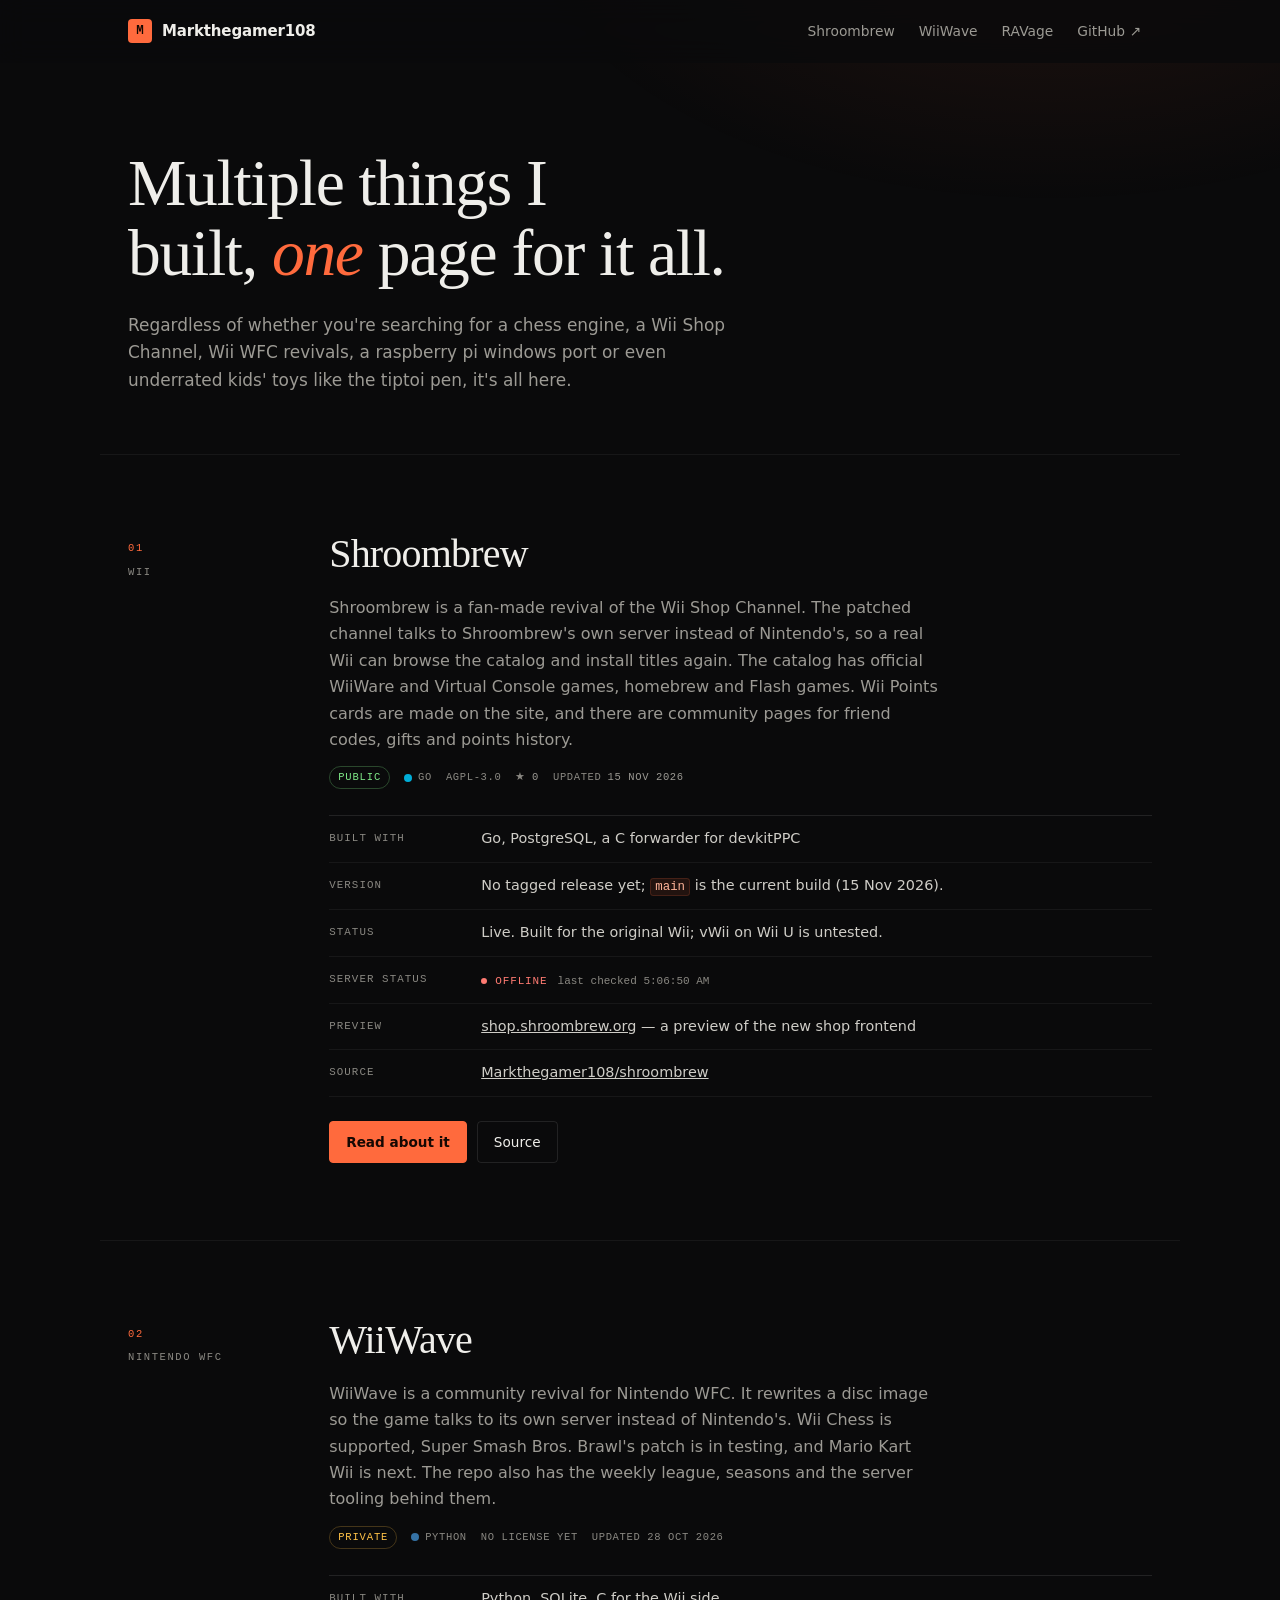
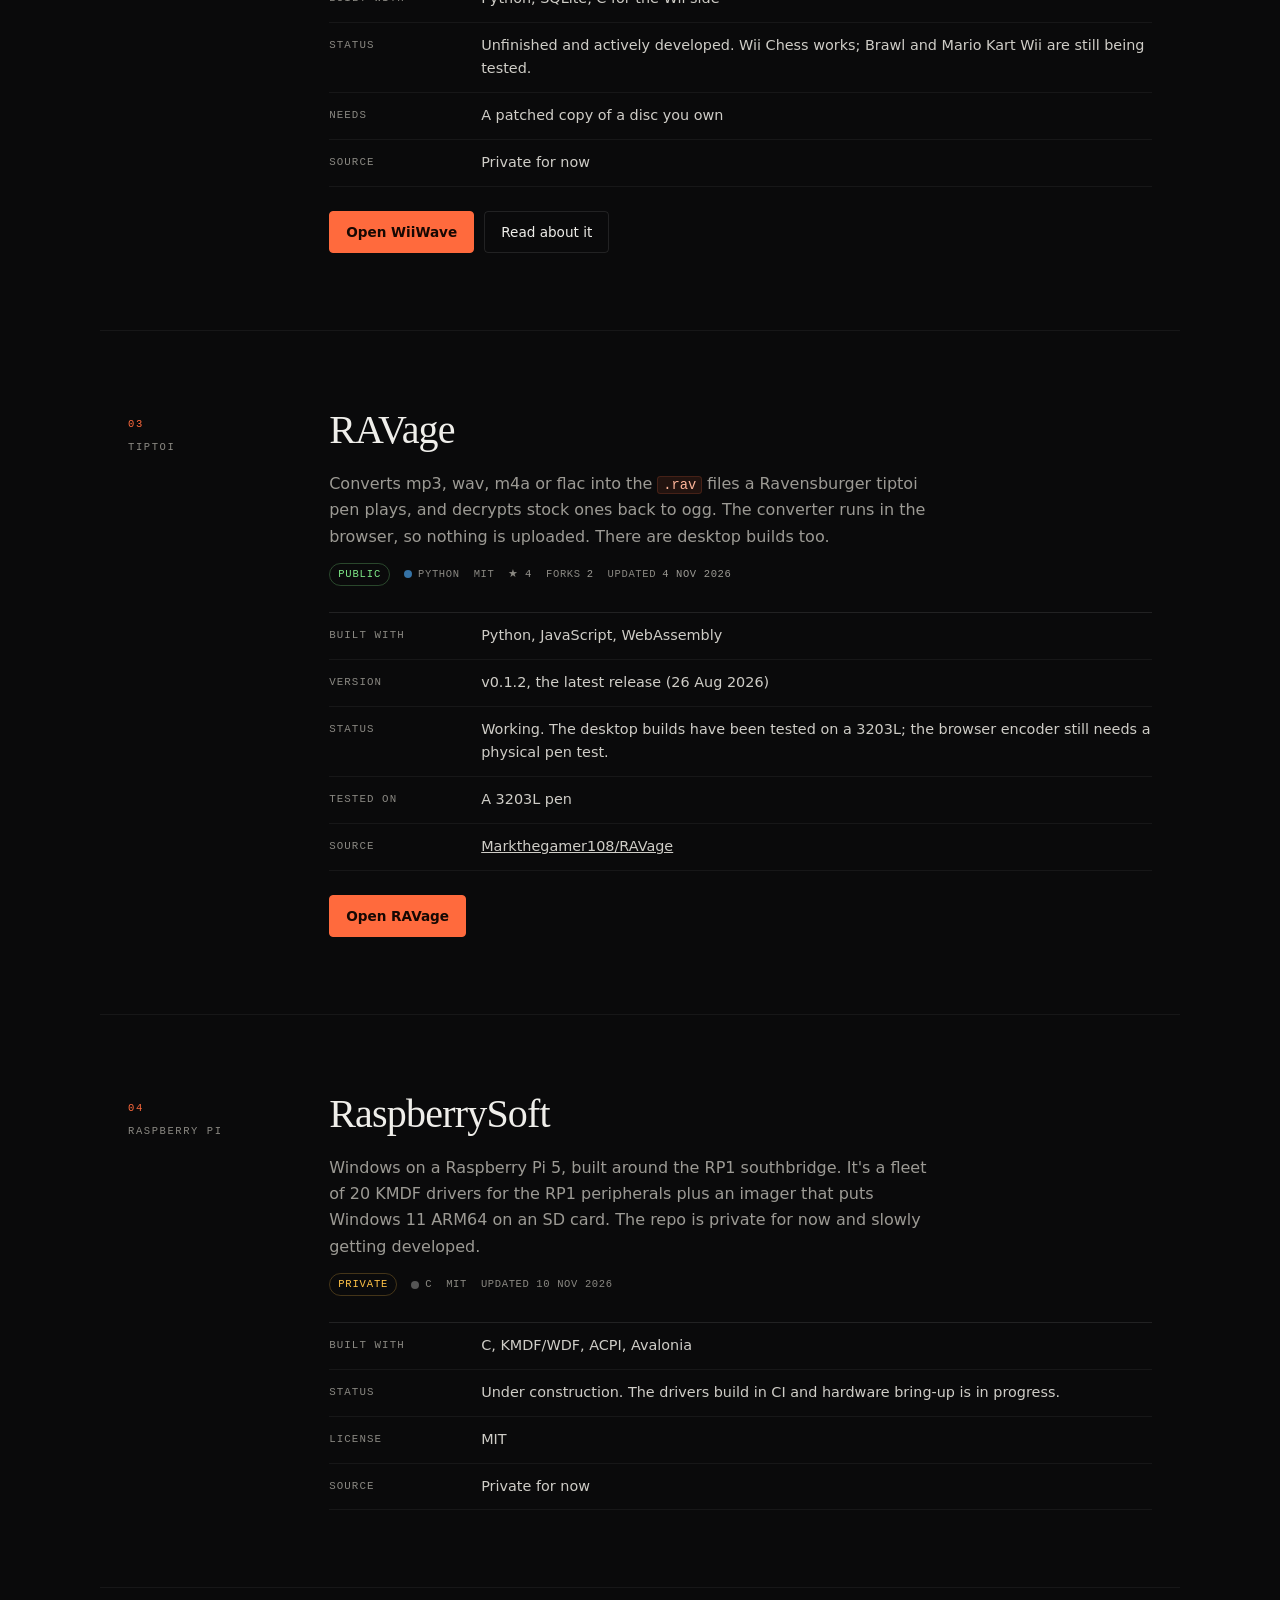
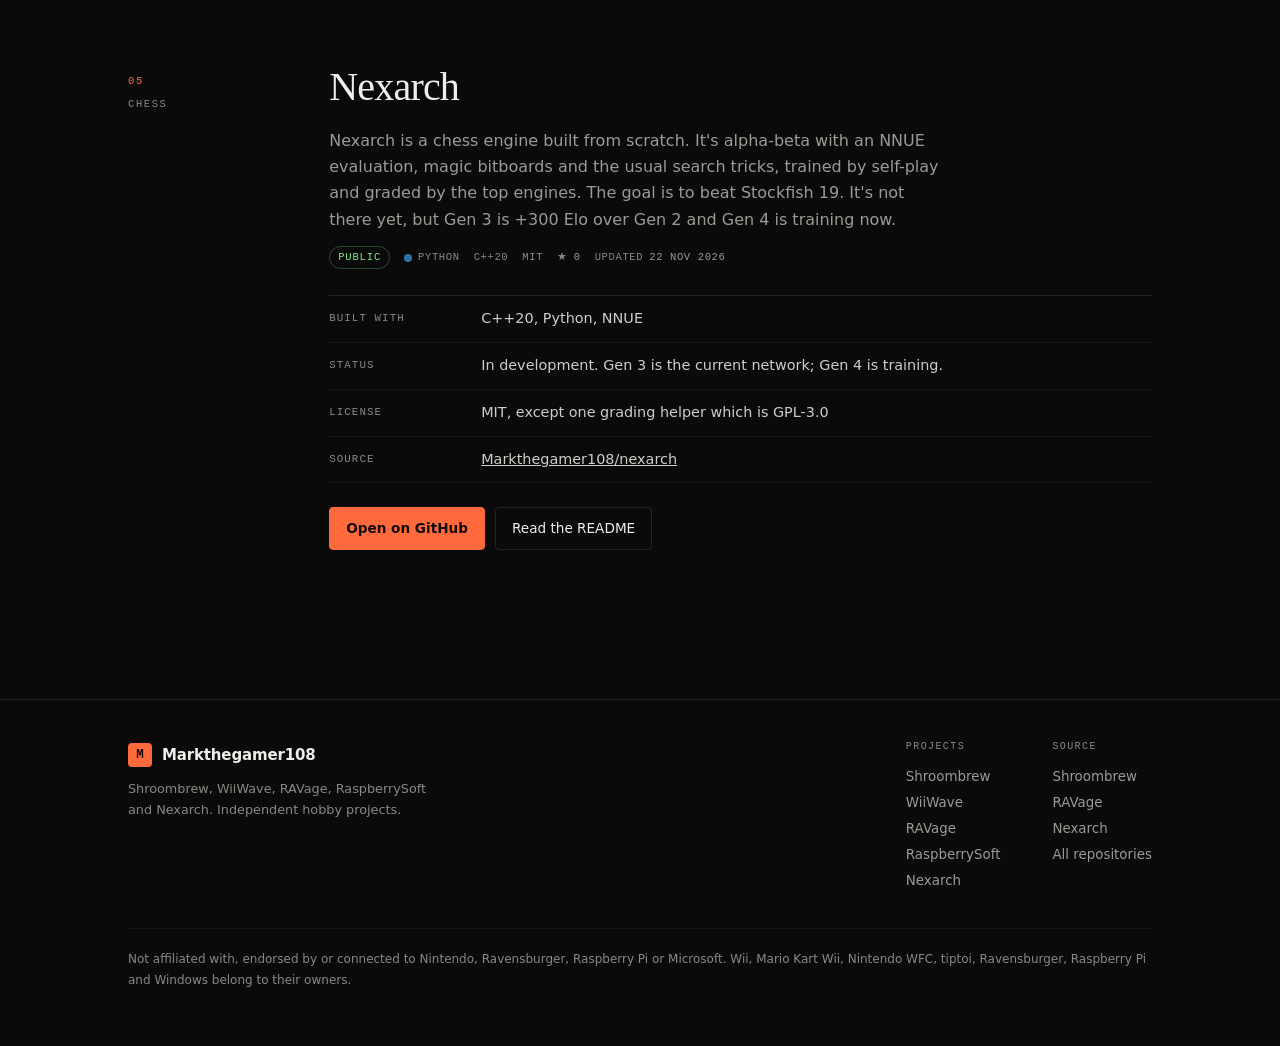
==== commit 23853ebc: "Rename RaspberrySoft Dev to RaspberrySoft and add a response-time card" ====
--- a/index.html
+++ b/index.html
@@ -3,7 +3,7 @@
 <head>
 <meta charset="utf-8">
 <meta name="viewport" content="width=device-width, initial-scale=1">
-<title>Markthegamer108: Shroombrew, WiiWave, RAVage, RaspberrySoft Dev and Nexarch</title>
+<title>Markthegamer108: Shroombrew, WiiWave, RAVage, RaspberrySoft and Nexarch</title>
 <meta name="description" content="Five hobby projects: a Wii Shop revival, a Nintendo WFC revival, a tiptoi audio converter, Windows drivers for the Raspberry Pi 5, and a chess engine.">
 <meta name="theme-color" content="#0a0a0b">
 <meta name="color-scheme" content="dark">
@@ -105,7 +105,7 @@
   <section class="wrap sec" id="raspberrysoft">
     <div class="rail"><b>04</b>Raspberry Pi</div>
     <div>
-      <h2>RaspberrySoft Dev</h2>
+      <h2>RaspberrySoft</h2>
       <p>Windows on a Raspberry Pi 5, built around the RP1 southbridge. It's a fleet of 20 KMDF drivers for the RP1 peripherals plus an imager that puts Windows 11 ARM64 on an SD card. The repo is private for now and slowly getting developed.</p>
       <div class="repo-meta" data-repo="raspberrysoft-dev">
         <span class="repo-vis priv">Private</span>
@@ -150,11 +150,11 @@
     <div class="footer__in">
       <div class="footer__brand">
         <a class="brand" href="/"><span class="brand__mark">M</span> Markthegamer108</a>
-        <p>Shroombrew, WiiWave, RAVage, RaspberrySoft Dev and Nexarch. Independent hobby projects.</p>
+        <p>Shroombrew, WiiWave, RAVage, RaspberrySoft and Nexarch. Independent hobby projects.</p>
       </div>
       <div class="footer__cols">
         <div class="footer__col"><h3>Projects</h3>
-          <a href="/shroombrew-info/">Shroombrew</a><a href="/wiiwave/">WiiWave</a><a href="/ravage/">RAVage</a><a href="/#raspberrysoft">RaspberrySoft Dev</a><a href="/#nexarch">Nexarch</a></div>
+          <a href="/shroombrew-info/">Shroombrew</a><a href="/wiiwave/">WiiWave</a><a href="/ravage/">RAVage</a><a href="/#raspberrysoft">RaspberrySoft</a><a href="/#nexarch">Nexarch</a></div>
         <div class="footer__col"><h3>Source</h3>
           <a href="https://github.com/Markthegamer108/shroombrew">Shroombrew</a>
           <a href="https://github.com/Markthegamer108/RAVage">RAVage</a>
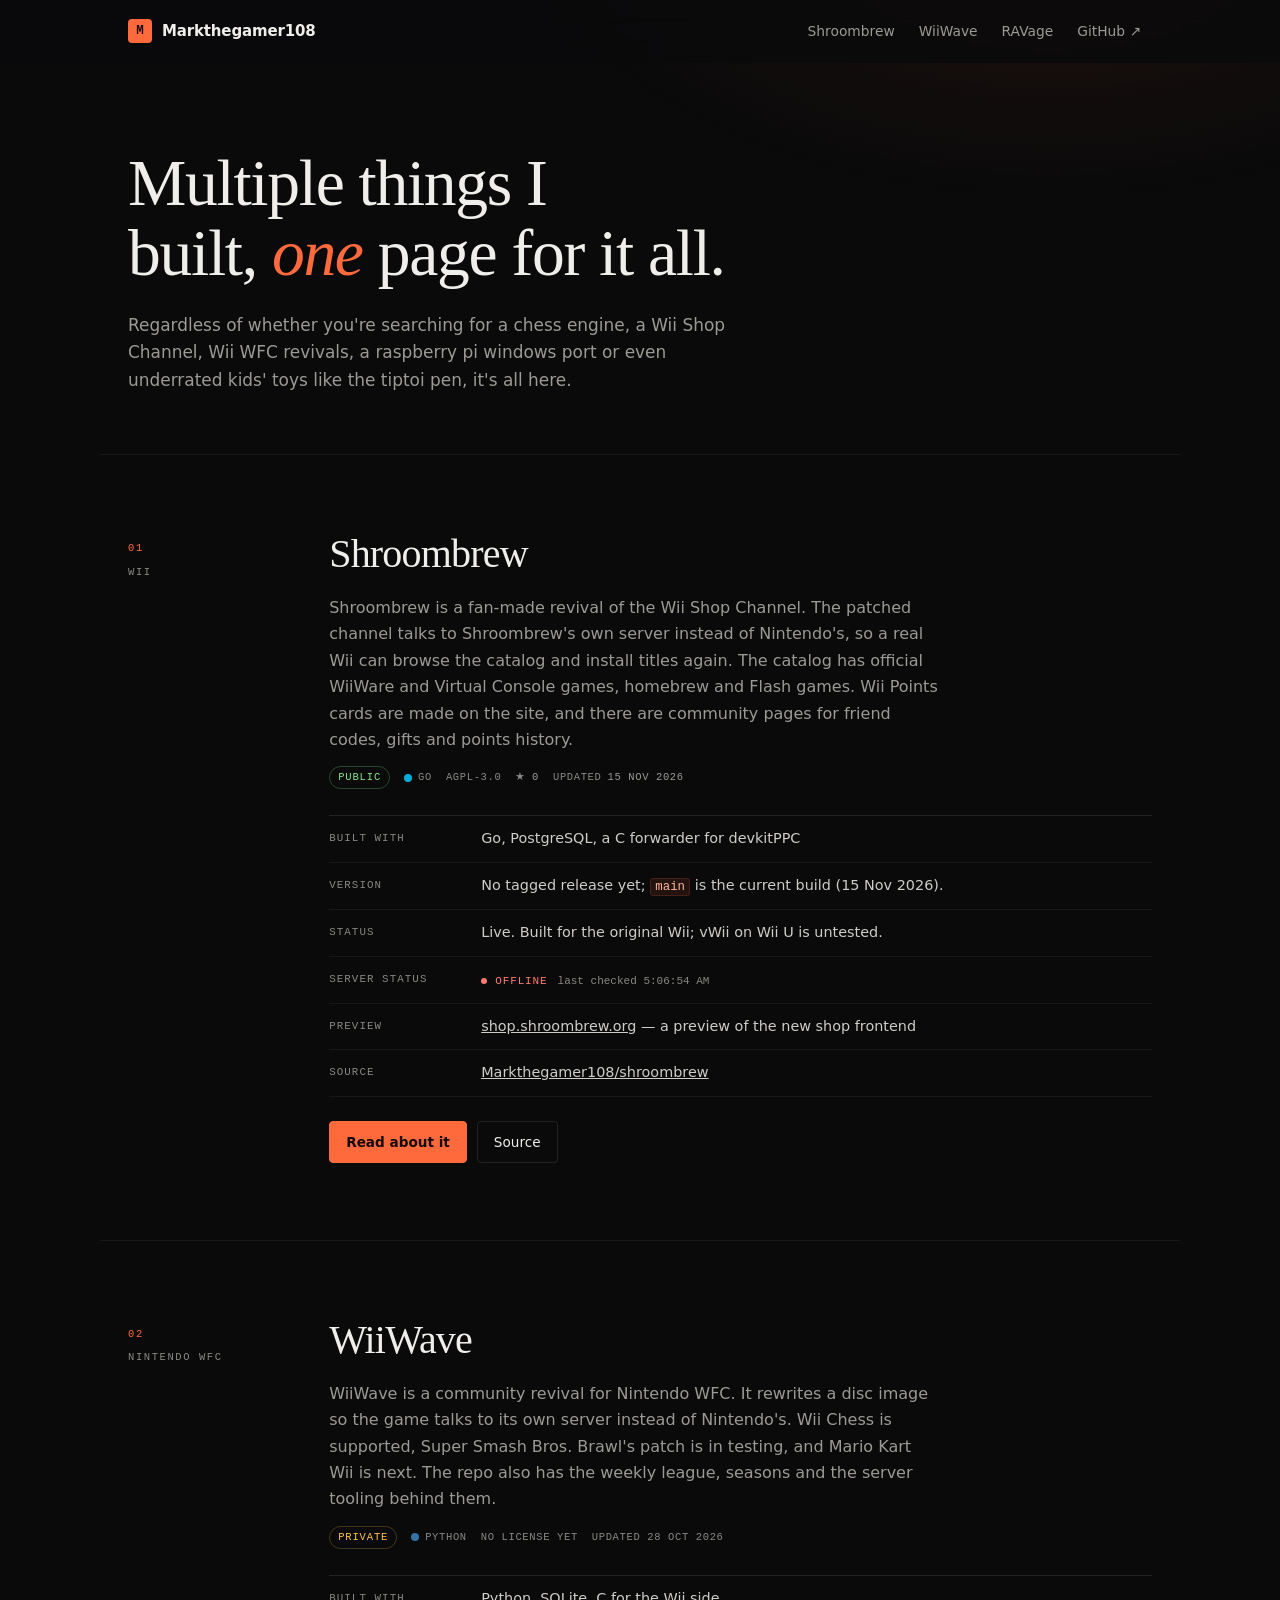
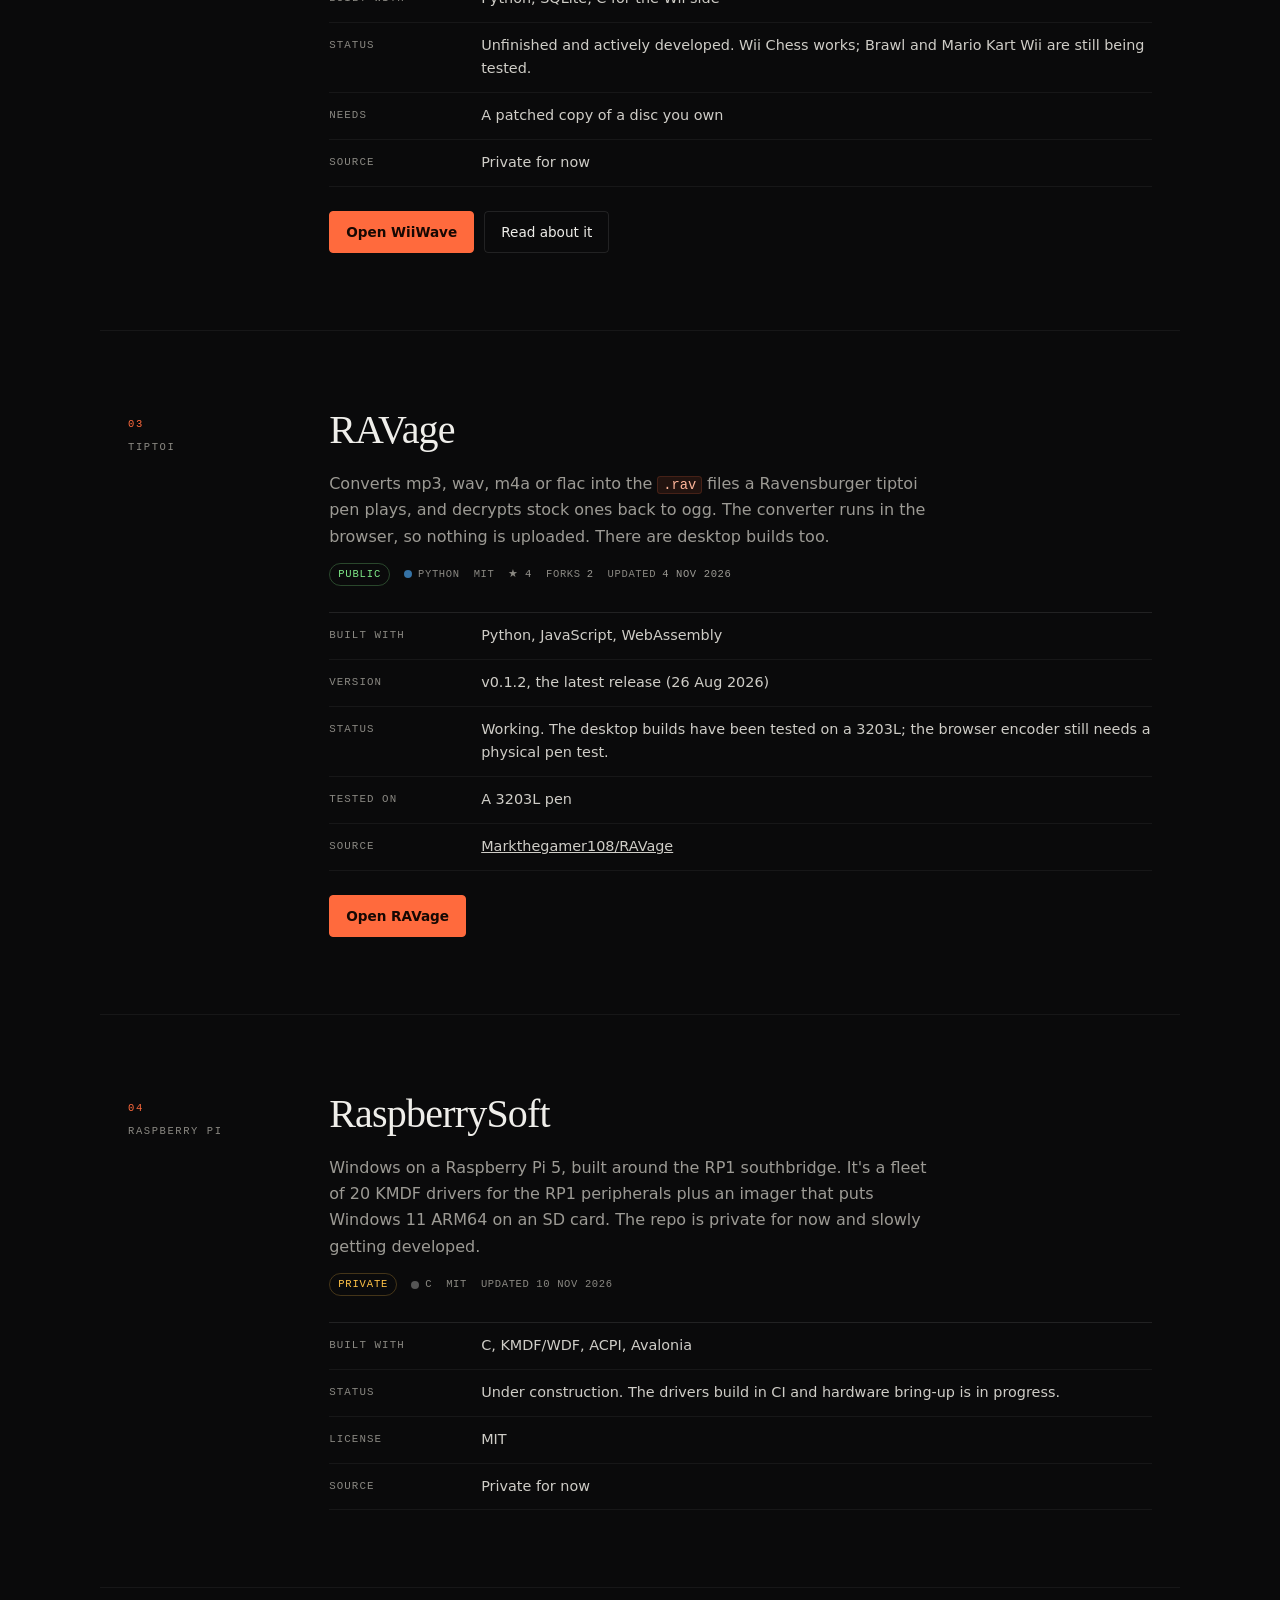
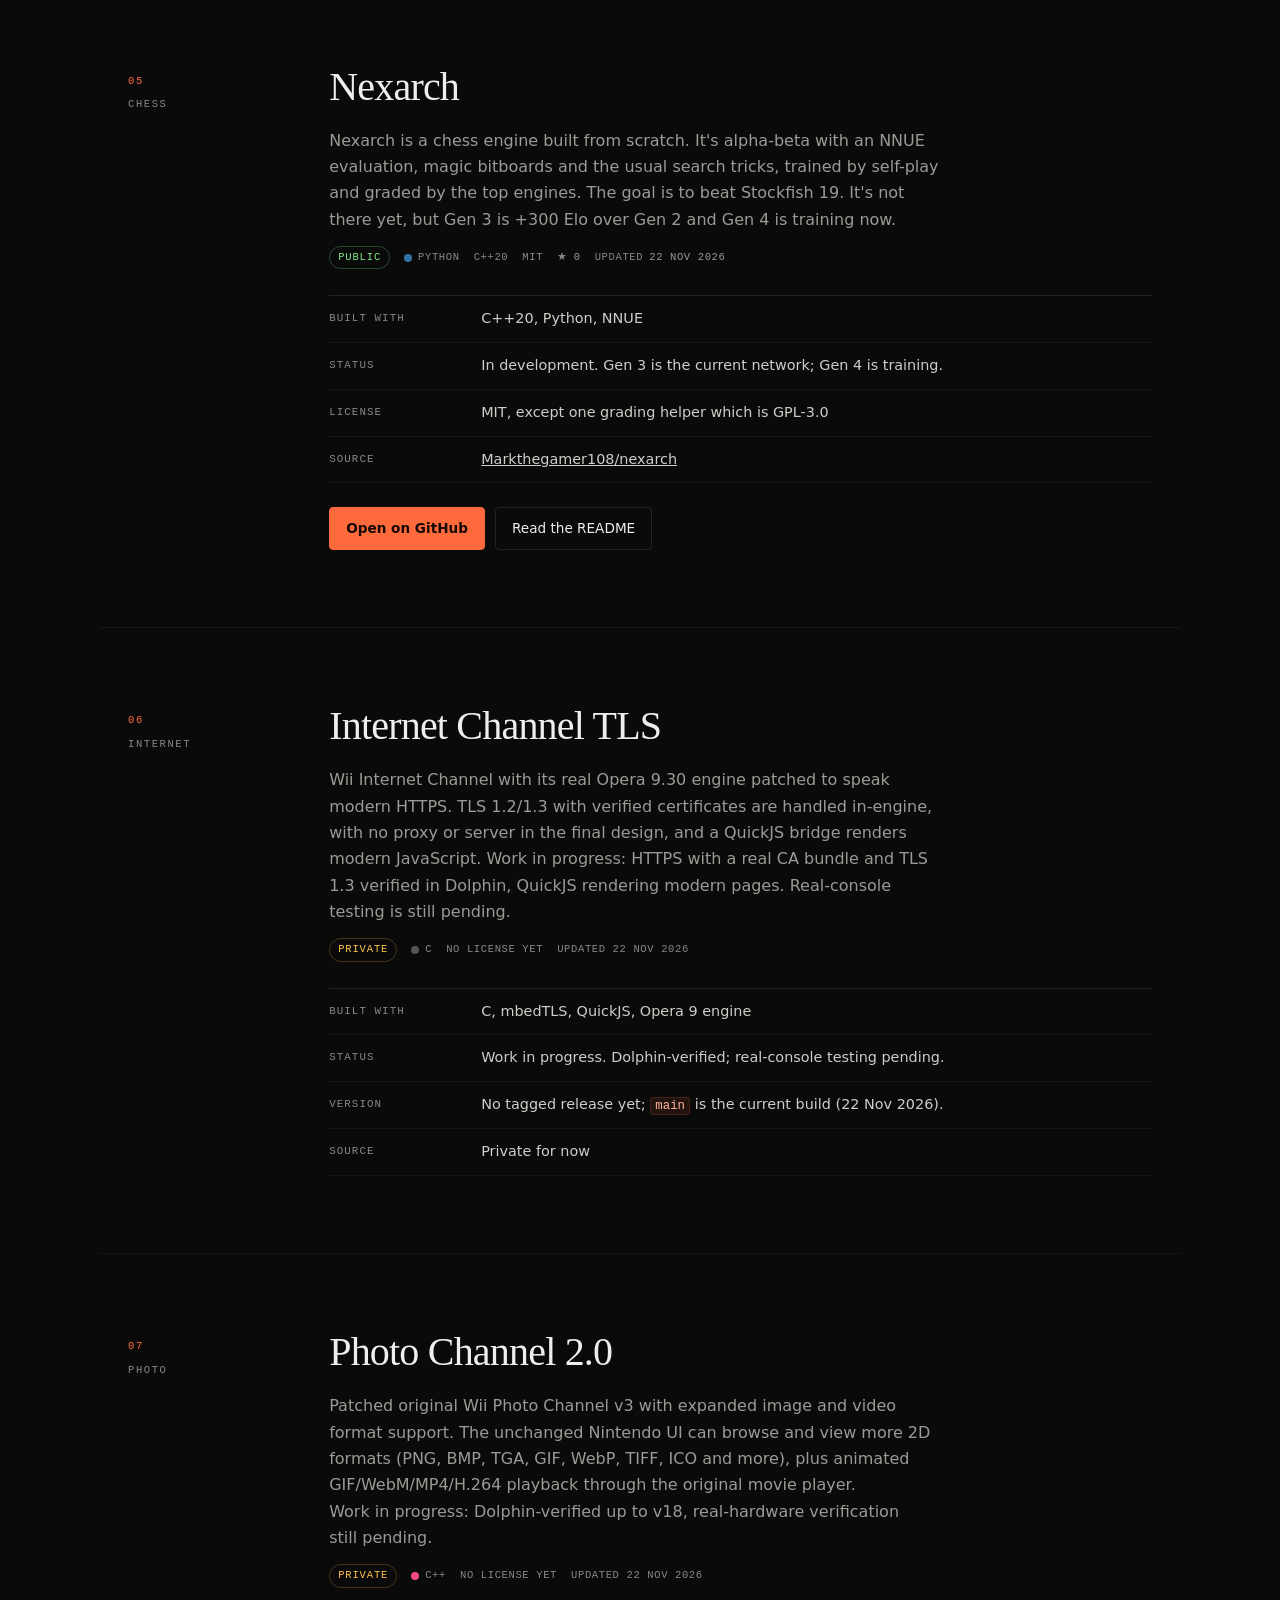
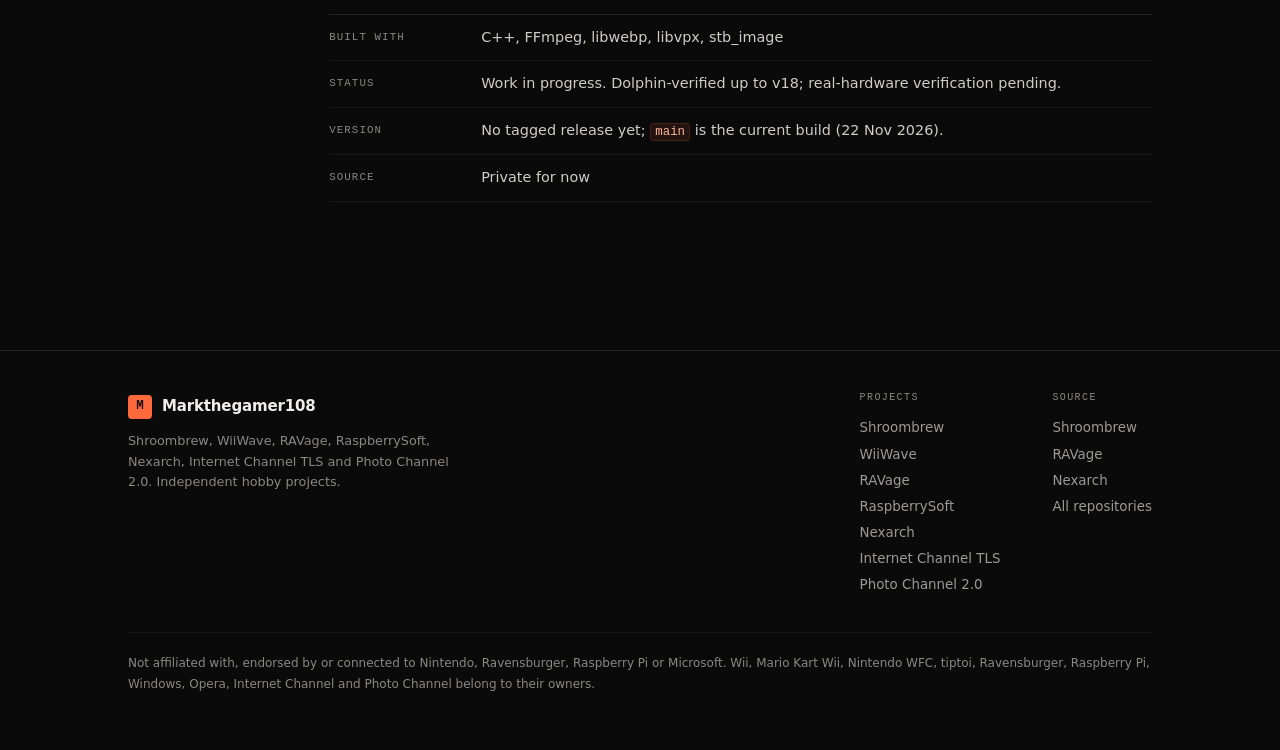
==== commit da59033f: "Add Internet Channel TLS and Photo Channel 2.0 sections" ====
--- a/index.html
+++ b/index.html
@@ -3,8 +3,8 @@
 <head>
 <meta charset="utf-8">
 <meta name="viewport" content="width=device-width, initial-scale=1">
-<title>Markthegamer108: Shroombrew, WiiWave, RAVage, RaspberrySoft and Nexarch</title>
-<meta name="description" content="Five hobby projects: a Wii Shop revival, a Nintendo WFC revival, a tiptoi audio converter, Windows drivers for the Raspberry Pi 5, and a chess engine.">
+<title>Markthegamer108: Shroombrew, WiiWave, RAVage, RaspberrySoft, Nexarch, Internet Channel TLS and Photo Channel 2.0</title>
+<meta name="description" content="Seven hobby projects: a Wii Shop revival, a Nintendo WFC revival, a tiptoi audio converter, Windows drivers for the Raspberry Pi 5, a chess engine, a modern-TLS Wii Internet Channel, and a patched Wii Photo Channel.">
 <meta name="theme-color" content="#0a0a0b">
 <meta name="color-scheme" content="dark">
 <meta name="google-site-verification" content="6Ea1DqhIRltL9ntr0jAxRYeOnjuvdR1SQRA4jJZ0wN4">
@@ -144,17 +144,57 @@
       <div class="acts"><a class="btn btn--solid" href="https://github.com/Markthegamer108/nexarch">Open on GitHub</a><a class="btn" href="https://github.com/Markthegamer108/nexarch#readme">Read the README</a></div>
     </div>
   </section>
+
+  <section class="wrap sec" id="internet-channel-tls">
+    <div class="rail"><b>06</b>Internet</div>
+    <div>
+      <h2>Internet Channel TLS</h2>
+      <p>Wii Internet Channel with its real Opera 9.30 engine patched to speak modern HTTPS. TLS 1.2/1.3 with verified certificates are handled in-engine, with no proxy or server in the final design, and a QuickJS bridge renders modern JavaScript. Work in progress: HTTPS with a real CA bundle and TLS 1.3 verified in Dolphin, QuickJS rendering modern pages. Real-console testing is still pending.</p>
+      <div class="repo-meta" data-repo="internet-channel-tls">
+        <span class="repo-vis priv">Private</span>
+        <span><i class="lang" style="--lang:#555555"></i>C</span>
+        <span>No license yet</span>
+        <span>Updated 22 Nov 2026</span>
+      </div>
+      <dl class="spec-list">
+        <div><dt>Built with</dt><dd>C, mbedTLS, QuickJS, Opera 9 engine</dd></div>
+        <div><dt>Status</dt><dd>Work in progress. Dolphin-verified; real-console testing pending.</dd></div>
+        <div><dt>Version</dt><dd>No tagged release yet; <code>main</code> is the current build (22 Nov 2026).</dd></div>
+        <div><dt>Source</dt><dd>Private for now</dd></div>
+      </dl>
+    </div>
+  </section>
+
+  <section class="wrap sec" id="photo-channel-2">
+    <div class="rail"><b>07</b>Photo</div>
+    <div>
+      <h2>Photo Channel 2.0</h2>
+      <p>Patched original Wii Photo Channel v3 with expanded image and video format support. The unchanged Nintendo UI can browse and view more 2D formats (PNG, BMP, TGA, GIF, WebP, TIFF, ICO and more), plus animated GIF/WebM/MP4/H.264 playback through the original movie player. Work in progress: Dolphin-verified up to v18, real-hardware verification still pending.</p>
+      <div class="repo-meta" data-repo="photo-channel-2">
+        <span class="repo-vis priv">Private</span>
+        <span><i class="lang" style="--lang:#f34b7d"></i>C++</span>
+        <span>No license yet</span>
+        <span>Updated 22 Nov 2026</span>
+      </div>
+      <dl class="spec-list">
+        <div><dt>Built with</dt><dd>C++, FFmpeg, libwebp, libvpx, stb_image</dd></div>
+        <div><dt>Status</dt><dd>Work in progress. Dolphin-verified up to v18; real-hardware verification pending.</dd></div>
+        <div><dt>Version</dt><dd>No tagged release yet; <code>main</code> is the current build (22 Nov 2026).</dd></div>
+        <div><dt>Source</dt><dd>Private for now</dd></div>
+      </dl>
+    </div>
+  </section>
 </main>
 <footer class="footer">
   <div class="wrap">
     <div class="footer__in">
       <div class="footer__brand">
         <a class="brand" href="/"><span class="brand__mark">M</span> Markthegamer108</a>
-        <p>Shroombrew, WiiWave, RAVage, RaspberrySoft and Nexarch. Independent hobby projects.</p>
+        <p>Shroombrew, WiiWave, RAVage, RaspberrySoft, Nexarch, Internet Channel TLS and Photo Channel 2.0. Independent hobby projects.</p>
       </div>
       <div class="footer__cols">
         <div class="footer__col"><h3>Projects</h3>
-          <a href="/shroombrew-info/">Shroombrew</a><a href="/wiiwave/">WiiWave</a><a href="/ravage/">RAVage</a><a href="/#raspberrysoft">RaspberrySoft</a><a href="/#nexarch">Nexarch</a></div>
+          <a href="/shroombrew-info/">Shroombrew</a><a href="/wiiwave/">WiiWave</a><a href="/ravage/">RAVage</a><a href="/#raspberrysoft">RaspberrySoft</a><a href="/#nexarch">Nexarch</a><a href="/#internet-channel-tls">Internet Channel TLS</a><a href="/#photo-channel-2">Photo Channel 2.0</a></div>
         <div class="footer__col"><h3>Source</h3>
           <a href="https://github.com/Markthegamer108/shroombrew">Shroombrew</a>
           <a href="https://github.com/Markthegamer108/RAVage">RAVage</a>
@@ -162,7 +202,7 @@
           <a href="https://github.com/Markthegamer108">All repositories</a></div>
       </div>
     </div>
-    <p class="footer__legal">Not affiliated with, endorsed by or connected to Nintendo, Ravensburger, Raspberry Pi or Microsoft. Wii, Mario Kart Wii, Nintendo WFC, tiptoi, Ravensburger, Raspberry Pi and Windows belong to their owners.</p>
+    <p class="footer__legal">Not affiliated with, endorsed by or connected to Nintendo, Ravensburger, Raspberry Pi or Microsoft. Wii, Mario Kart Wii, Nintendo WFC, tiptoi, Ravensburger, Raspberry Pi, Windows, Opera, Internet Channel and Photo Channel belong to their owners.</p>
   </div>
 </footer>
 <script>
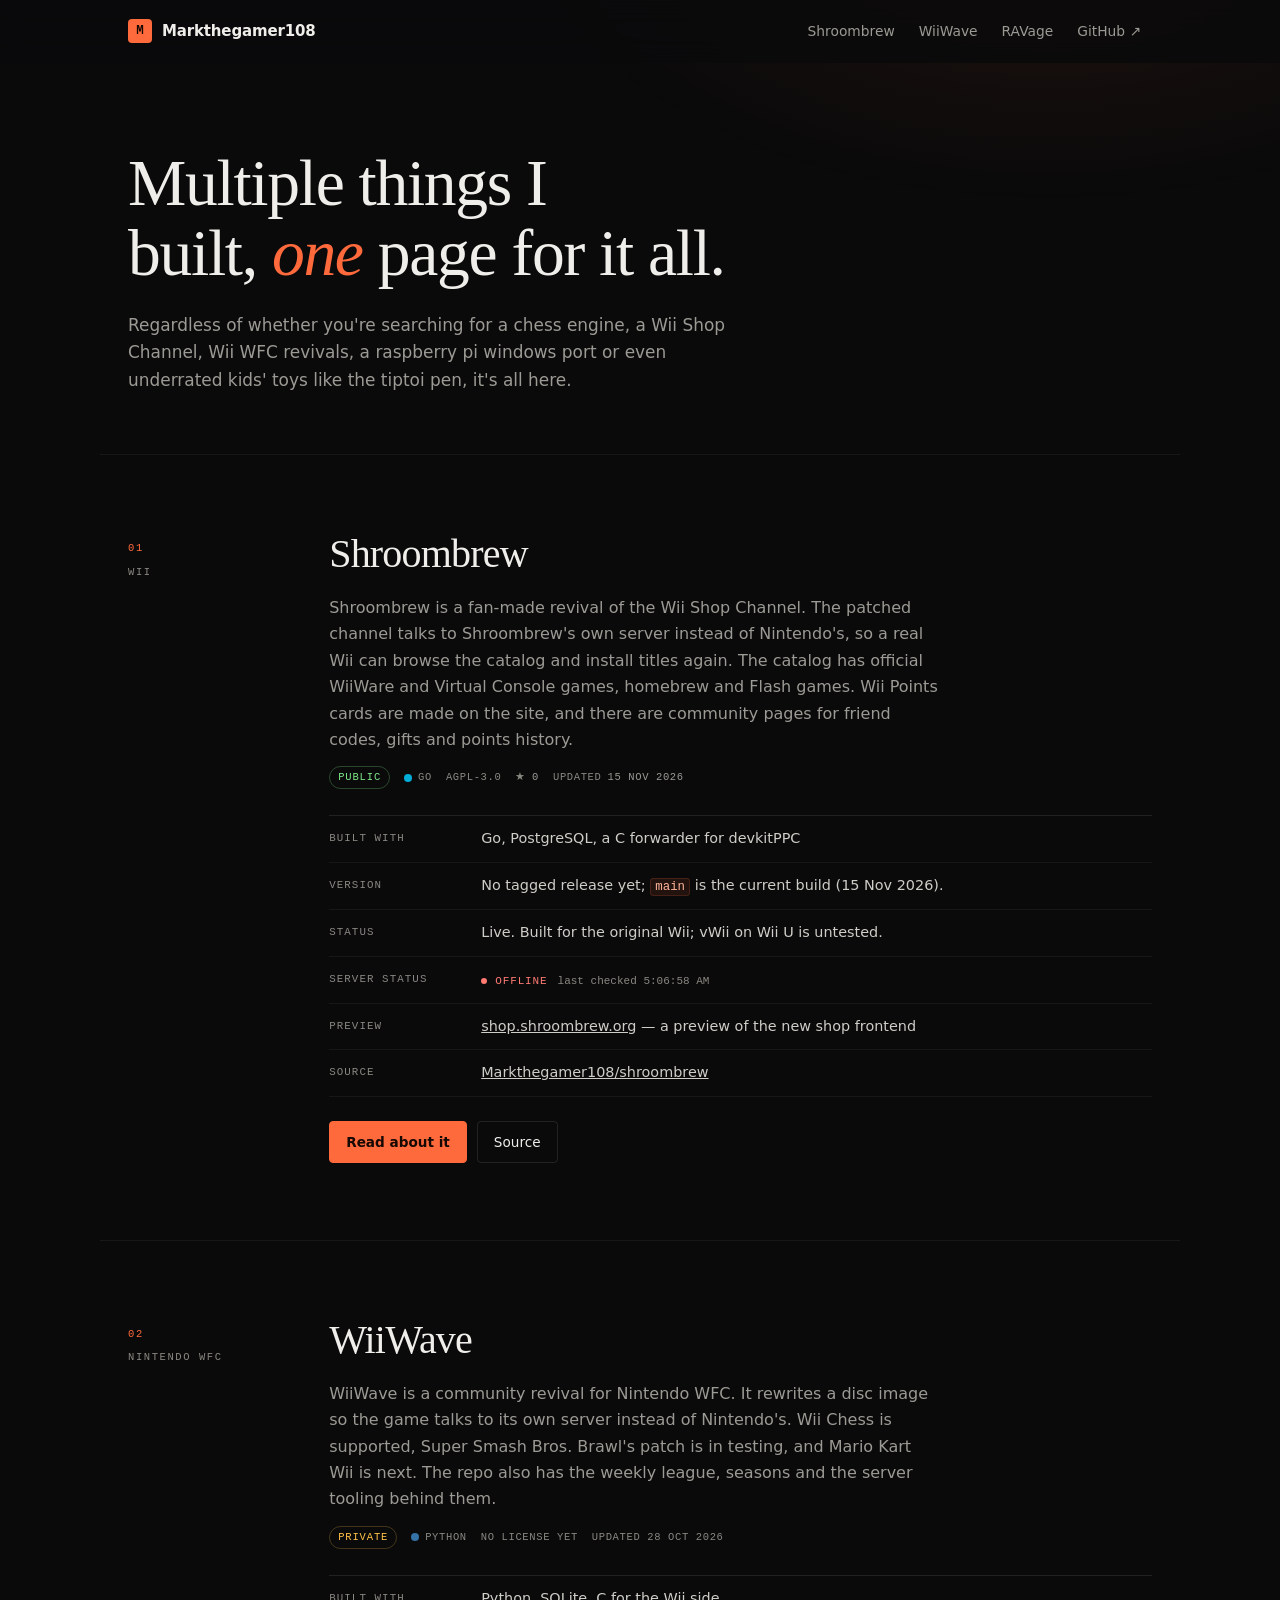
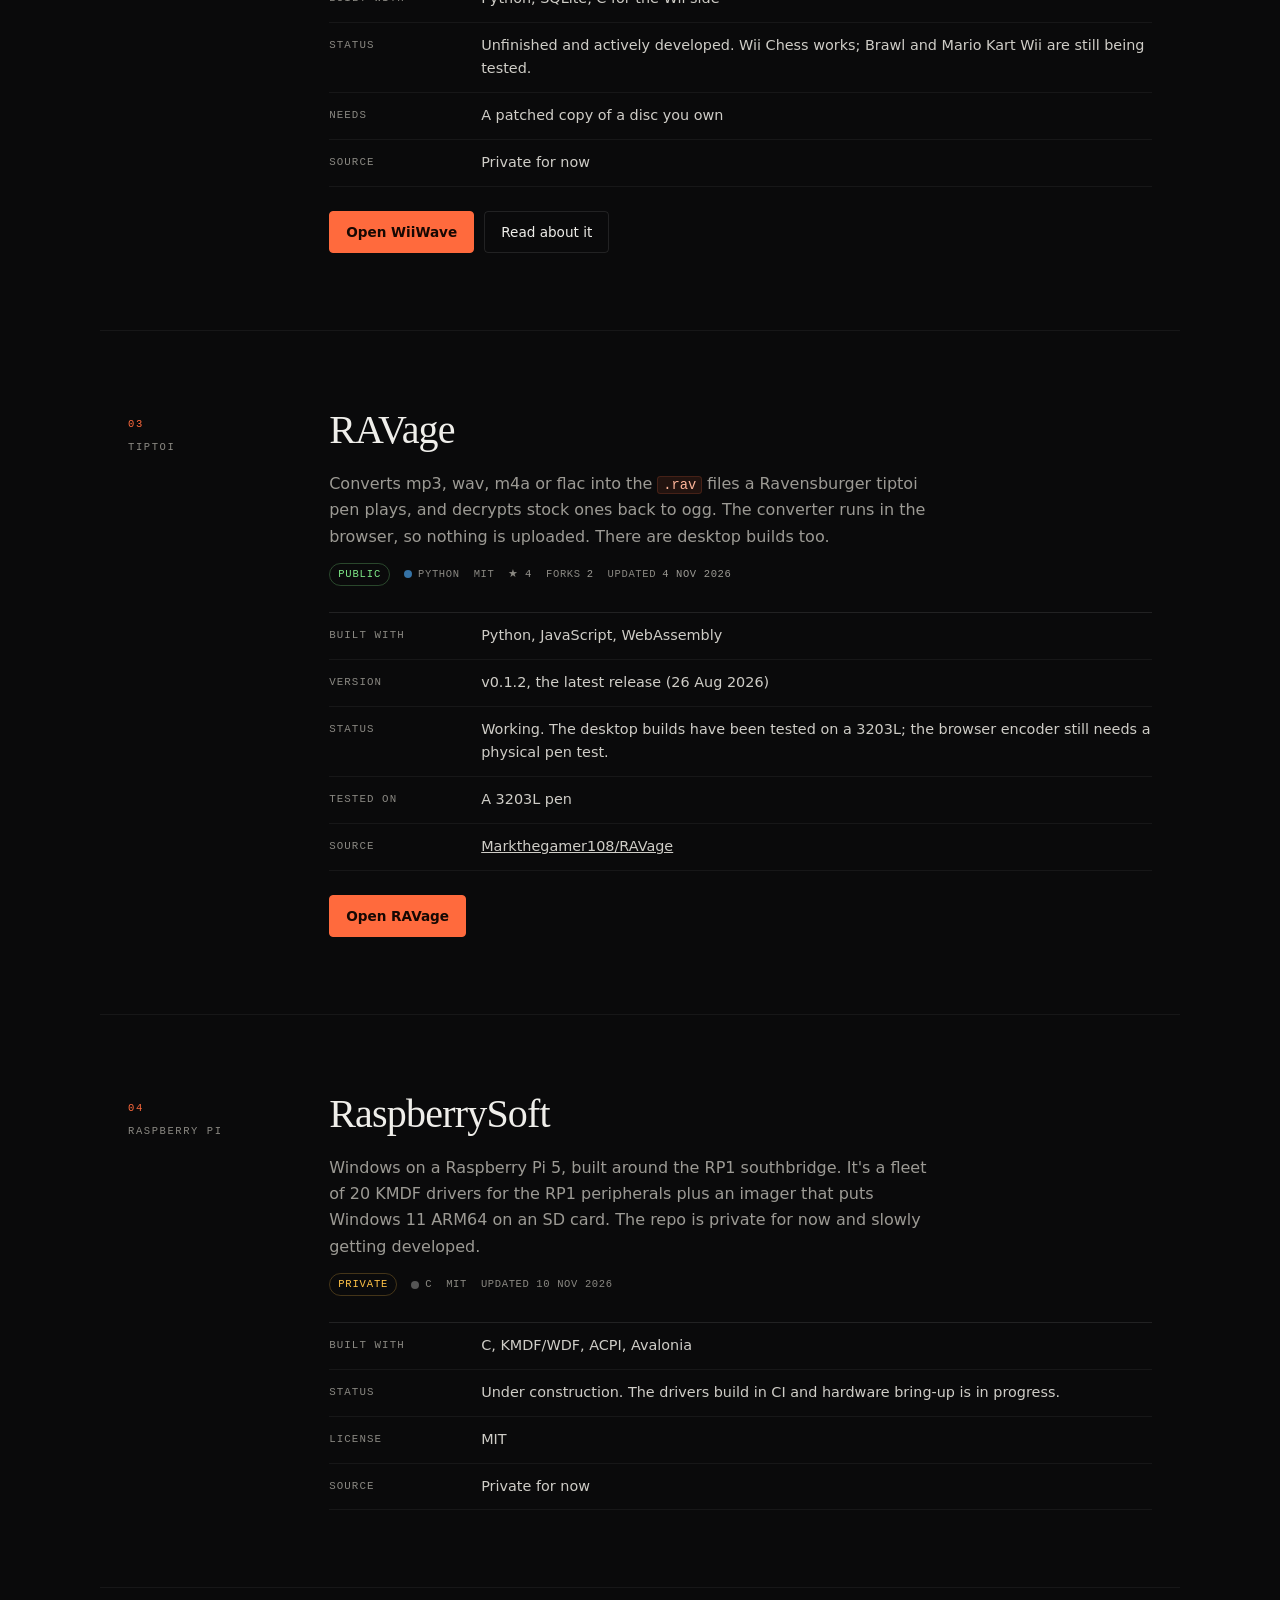
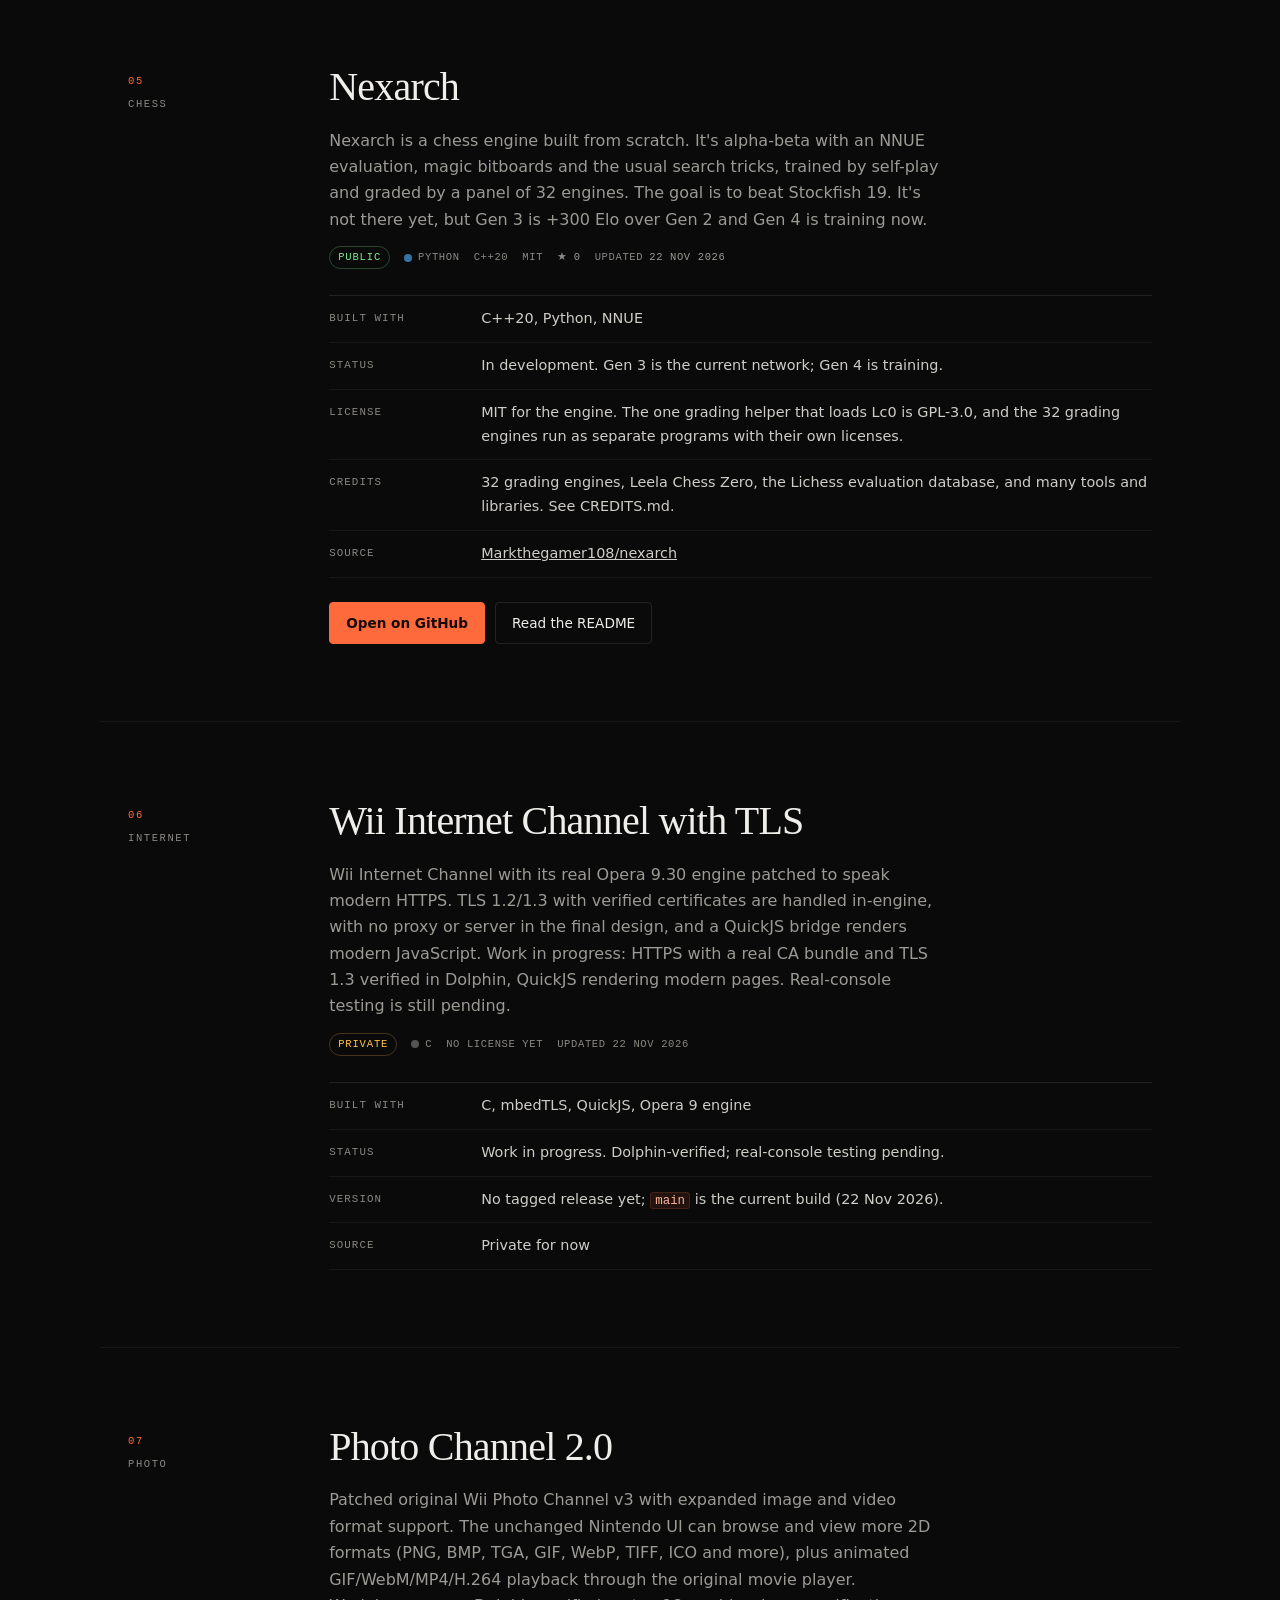
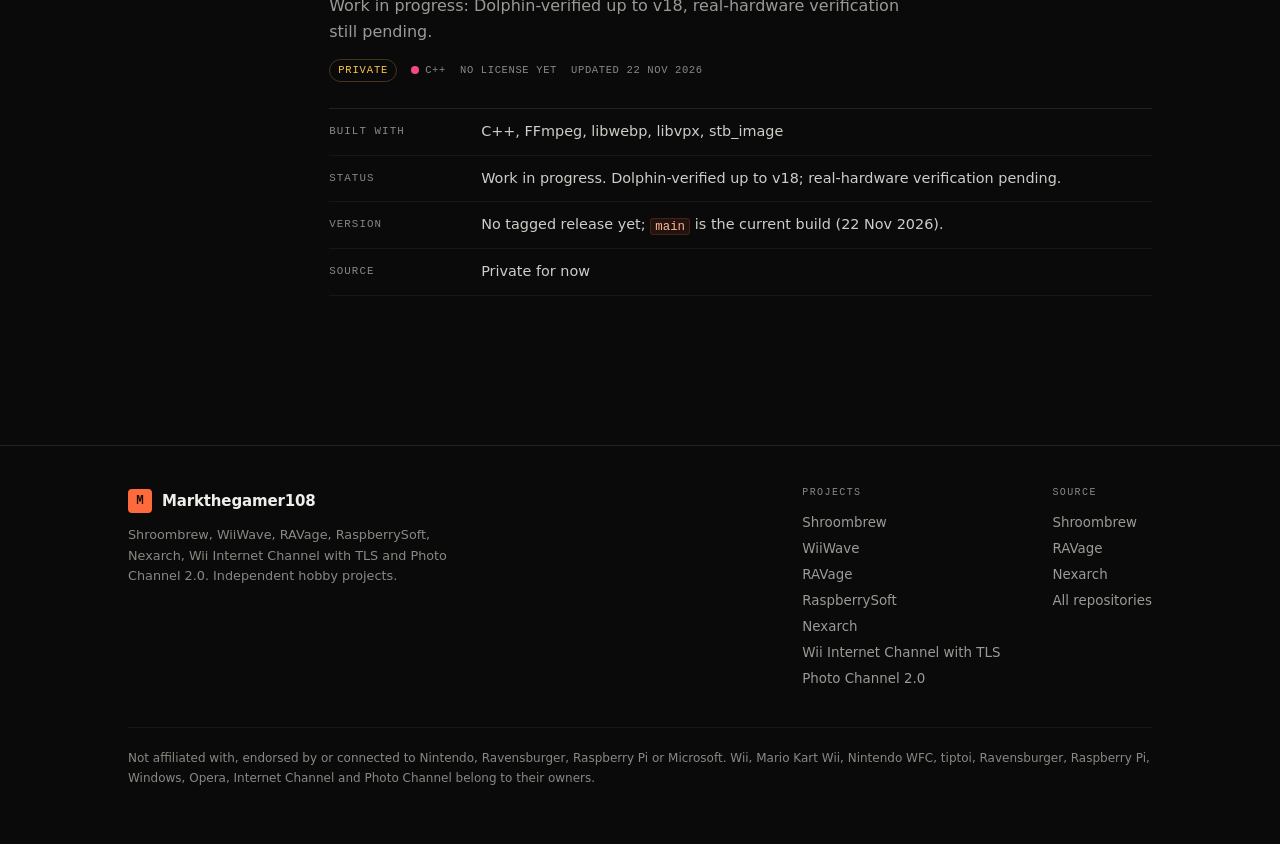
==== commit 8bdce577: "Rename Internet Channel TLS and expand Nexarch credits" ====
--- a/index.html
+++ b/index.html
@@ -3,7 +3,7 @@
 <head>
 <meta charset="utf-8">
 <meta name="viewport" content="width=device-width, initial-scale=1">
-<title>Markthegamer108: Shroombrew, WiiWave, RAVage, RaspberrySoft, Nexarch, Internet Channel TLS and Photo Channel 2.0</title>
+<title>Markthegamer108: Shroombrew, WiiWave, RAVage, RaspberrySoft, Nexarch, Wii Internet Channel with TLS and Photo Channel 2.0</title>
 <meta name="description" content="Seven hobby projects: a Wii Shop revival, a Nintendo WFC revival, a tiptoi audio converter, Windows drivers for the Raspberry Pi 5, a chess engine, a modern-TLS Wii Internet Channel, and a patched Wii Photo Channel.">
 <meta name="theme-color" content="#0a0a0b">
 <meta name="color-scheme" content="dark">
@@ -126,7 +126,7 @@
     <div class="rail"><b>05</b>Chess</div>
     <div>
       <h2>Nexarch</h2>
-      <p>Nexarch is a chess engine built from scratch. It's alpha-beta with an NNUE evaluation, magic bitboards and the usual search tricks, trained by self-play and graded by the top engines. The goal is to beat Stockfish 19. It's not there yet, but Gen 3 is +300 Elo over Gen 2 and Gen 4 is training now.</p>
+      <p>Nexarch is a chess engine built from scratch. It's alpha-beta with an NNUE evaluation, magic bitboards and the usual search tricks, trained by self-play and graded by a panel of 32 engines. The goal is to beat Stockfish 19. It's not there yet, but Gen 3 is +300 Elo over Gen 2 and Gen 4 is training now.</p>
       <div class="repo-meta" data-repo="nexarch">
         <span class="repo-vis pub">Public</span>
         <span><i class="lang" style="--lang:#3572a5"></i>Python</span>
@@ -138,7 +138,8 @@
       <dl class="spec-list">
         <div><dt>Built with</dt><dd>C++20, Python, NNUE</dd></div>
         <div><dt>Status</dt><dd>In development. Gen 3 is the current network; Gen 4 is training.</dd></div>
-        <div><dt>License</dt><dd>MIT, except one grading helper which is GPL-3.0</dd></div>
+        <div><dt>License</dt><dd>MIT for the engine. The one grading helper that loads Lc0 is GPL-3.0, and the 32 grading engines run as separate programs with their own licenses.</dd></div>
+        <div><dt>Credits</dt><dd>32 grading engines, Leela Chess Zero, the Lichess evaluation database, and many tools and libraries. See CREDITS.md.</dd></div>
         <div><dt>Source</dt><dd><a href="https://github.com/Markthegamer108/nexarch">Markthegamer108/nexarch</a></dd></div>
       </dl>
       <div class="acts"><a class="btn btn--solid" href="https://github.com/Markthegamer108/nexarch">Open on GitHub</a><a class="btn" href="https://github.com/Markthegamer108/nexarch#readme">Read the README</a></div>
@@ -148,7 +149,7 @@
   <section class="wrap sec" id="internet-channel-tls">
     <div class="rail"><b>06</b>Internet</div>
     <div>
-      <h2>Internet Channel TLS</h2>
+      <h2>Wii Internet Channel with TLS</h2>
       <p>Wii Internet Channel with its real Opera 9.30 engine patched to speak modern HTTPS. TLS 1.2/1.3 with verified certificates are handled in-engine, with no proxy or server in the final design, and a QuickJS bridge renders modern JavaScript. Work in progress: HTTPS with a real CA bundle and TLS 1.3 verified in Dolphin, QuickJS rendering modern pages. Real-console testing is still pending.</p>
       <div class="repo-meta" data-repo="internet-channel-tls">
         <span class="repo-vis priv">Private</span>
@@ -190,11 +191,11 @@
     <div class="footer__in">
       <div class="footer__brand">
         <a class="brand" href="/"><span class="brand__mark">M</span> Markthegamer108</a>
-        <p>Shroombrew, WiiWave, RAVage, RaspberrySoft, Nexarch, Internet Channel TLS and Photo Channel 2.0. Independent hobby projects.</p>
+        <p>Shroombrew, WiiWave, RAVage, RaspberrySoft, Nexarch, Wii Internet Channel with TLS and Photo Channel 2.0. Independent hobby projects.</p>
       </div>
       <div class="footer__cols">
         <div class="footer__col"><h3>Projects</h3>
-          <a href="/shroombrew-info/">Shroombrew</a><a href="/wiiwave/">WiiWave</a><a href="/ravage/">RAVage</a><a href="/#raspberrysoft">RaspberrySoft</a><a href="/#nexarch">Nexarch</a><a href="/#internet-channel-tls">Internet Channel TLS</a><a href="/#photo-channel-2">Photo Channel 2.0</a></div>
+          <a href="/shroombrew-info/">Shroombrew</a><a href="/wiiwave/">WiiWave</a><a href="/ravage/">RAVage</a><a href="/#raspberrysoft">RaspberrySoft</a><a href="/#nexarch">Nexarch</a><a href="/#internet-channel-tls">Wii Internet Channel with TLS</a><a href="/#photo-channel-2">Photo Channel 2.0</a></div>
         <div class="footer__col"><h3>Source</h3>
           <a href="https://github.com/Markthegamer108/shroombrew">Shroombrew</a>
           <a href="https://github.com/Markthegamer108/RAVage">RAVage</a>
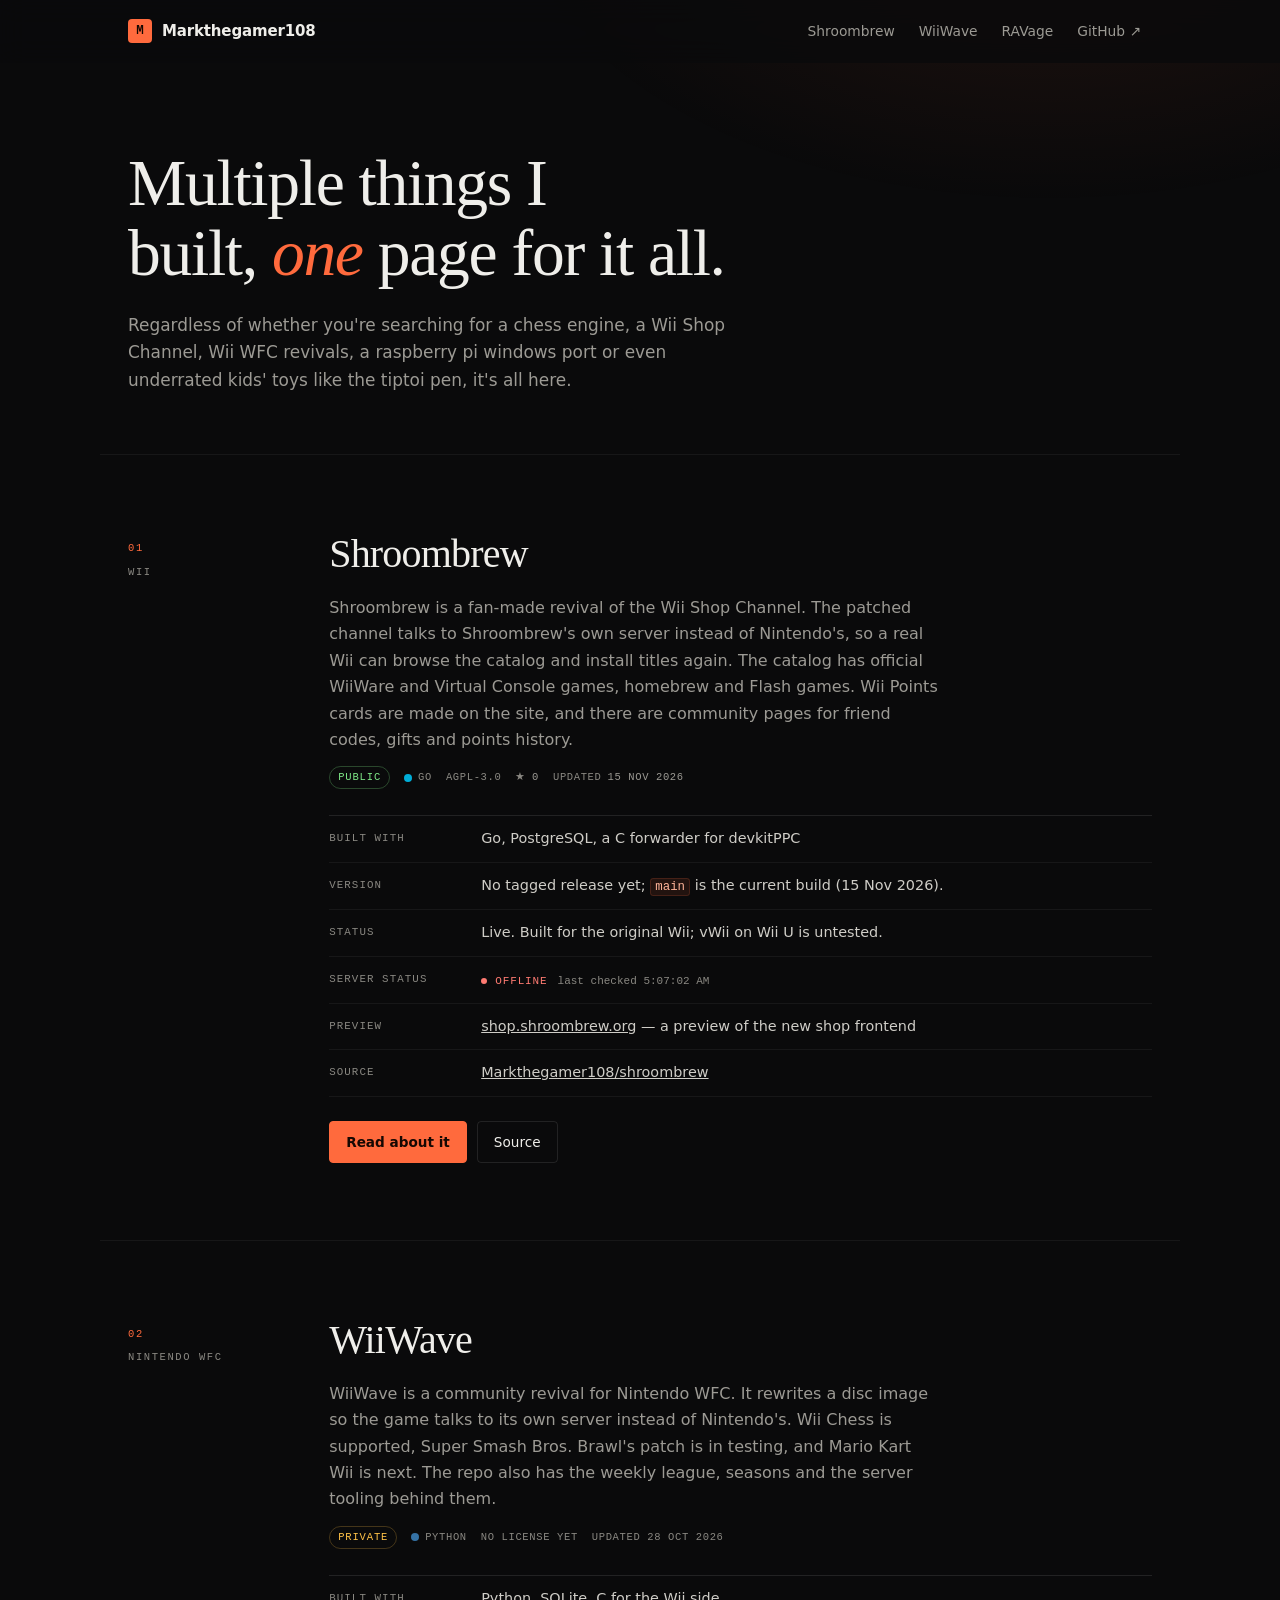
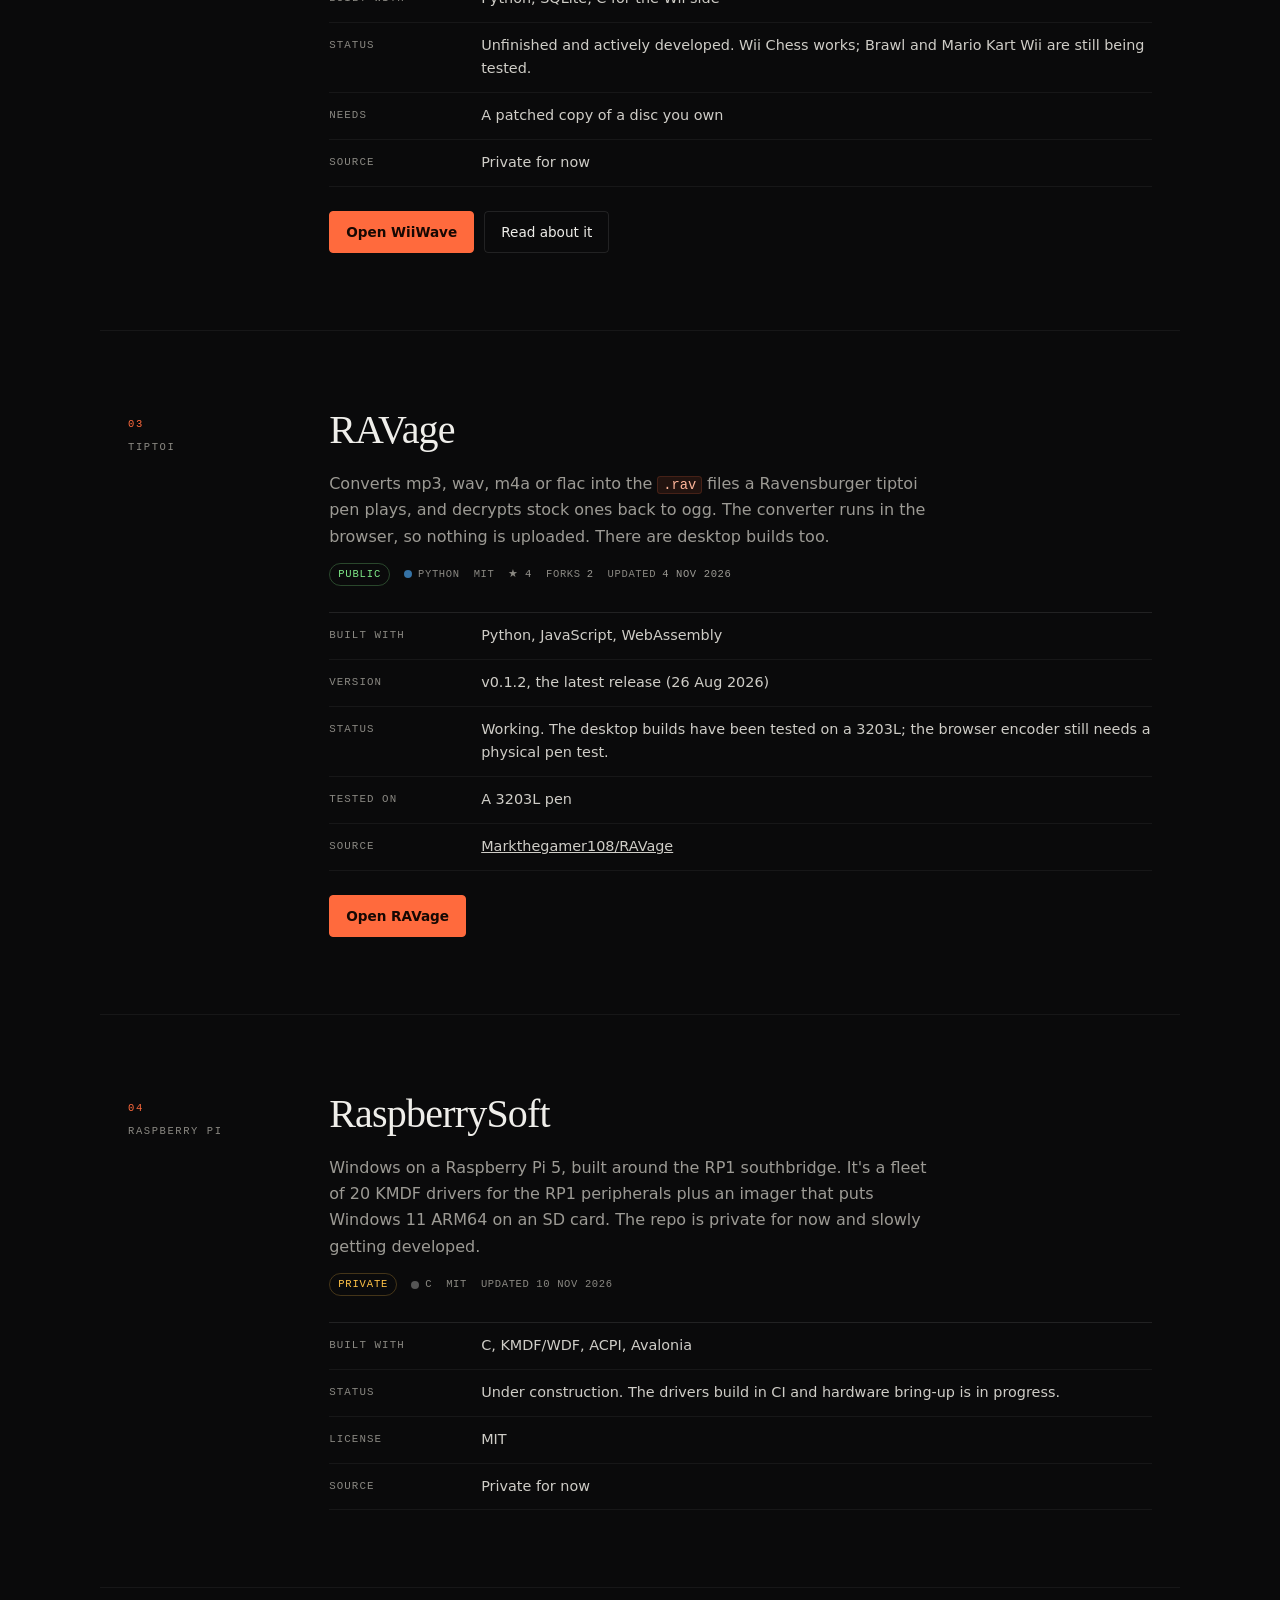
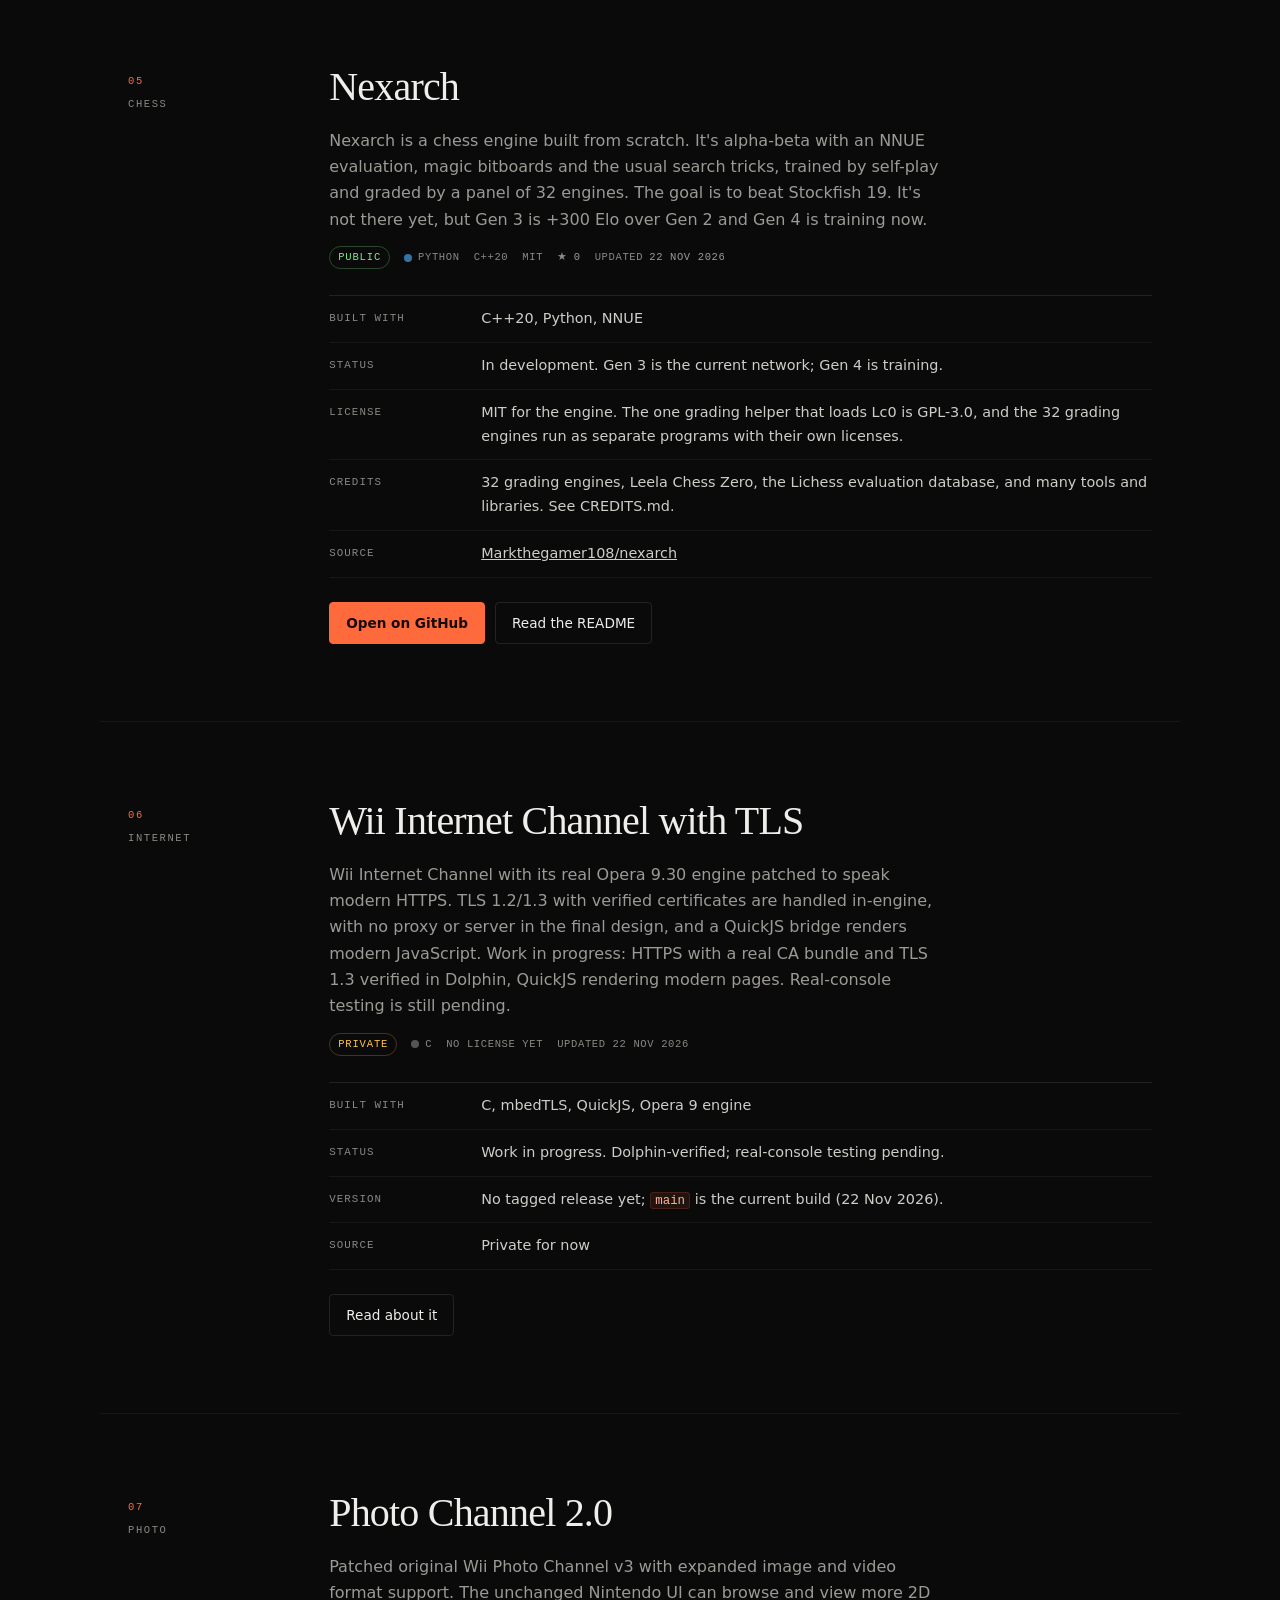
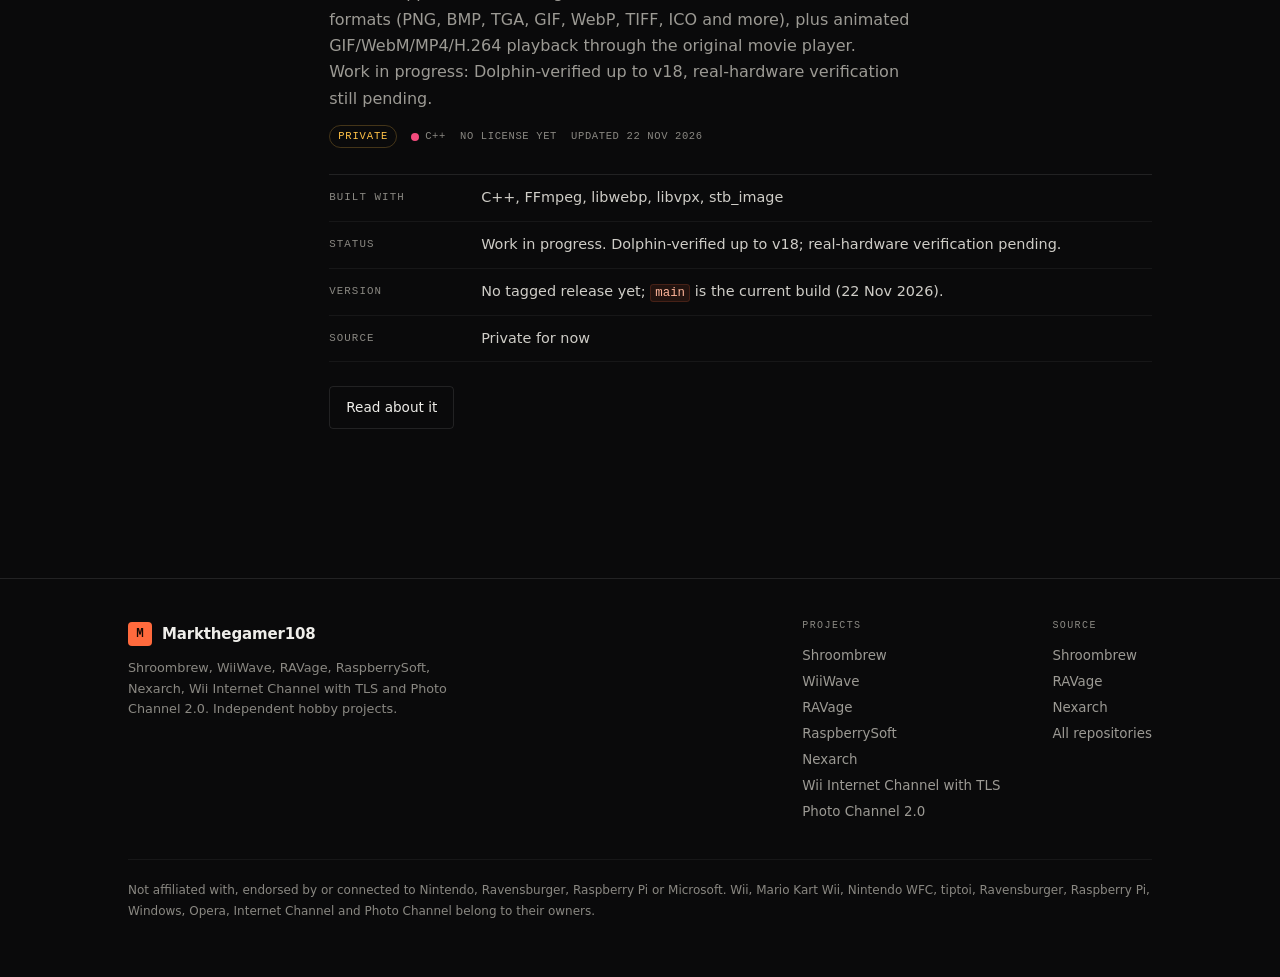
==== commit cc23b67d: "Add Read about it toggles for Wii Internet Channel with TLS and Photo Channel 2.0" ====
--- a/index.html
+++ b/index.html
@@ -163,6 +163,8 @@
         <div><dt>Version</dt><dd>No tagged release yet; <code>main</code> is the current build (22 Nov 2026).</dd></div>
         <div><dt>Source</dt><dd>Private for now</dd></div>
       </dl>
+      <div class="acts"><button class="btn" type="button" id="internet-channel-tls-read" aria-controls="internet-channel-tls-read-note" aria-expanded="false">Read about it</button></div>
+      <p class="read-note" id="internet-channel-tls-read-note" hidden>Nothing to see here! check back later!</p>
     </div>
   </section>
 
@@ -183,6 +185,8 @@
         <div><dt>Version</dt><dd>No tagged release yet; <code>main</code> is the current build (22 Nov 2026).</dd></div>
         <div><dt>Source</dt><dd>Private for now</dd></div>
       </dl>
+      <div class="acts"><button class="btn" type="button" id="photo-channel-2-read" aria-controls="photo-channel-2-read-note" aria-expanded="false">Read about it</button></div>
+      <p class="read-note" id="photo-channel-2-read-note" hidden>Nothing to see here! check back later!</p>
     </div>
   </section>
 </main>
@@ -246,13 +250,16 @@
 </script>
 <script>
 (function () {
-  var read = document.getElementById('wiiwave-read');
-  var note = document.getElementById('wiiwave-read-note');
-  if (!read || !note) return;
-  read.addEventListener('click', function () {
-    var open = note.hidden;
-    note.hidden = !open;
-    read.setAttribute('aria-expanded', String(open));
+  var ids = ['wiiwave', 'internet-channel-tls', 'photo-channel-2'];
+  ids.forEach(function (id) {
+    var read = document.getElementById(id + '-read');
+    var note = document.getElementById(id + '-read-note');
+    if (!read || !note) return;
+    read.addEventListener('click', function () {
+      var open = note.hidden;
+      note.hidden = !open;
+      read.setAttribute('aria-expanded', String(open));
+    });
   });
 })();
 </script>
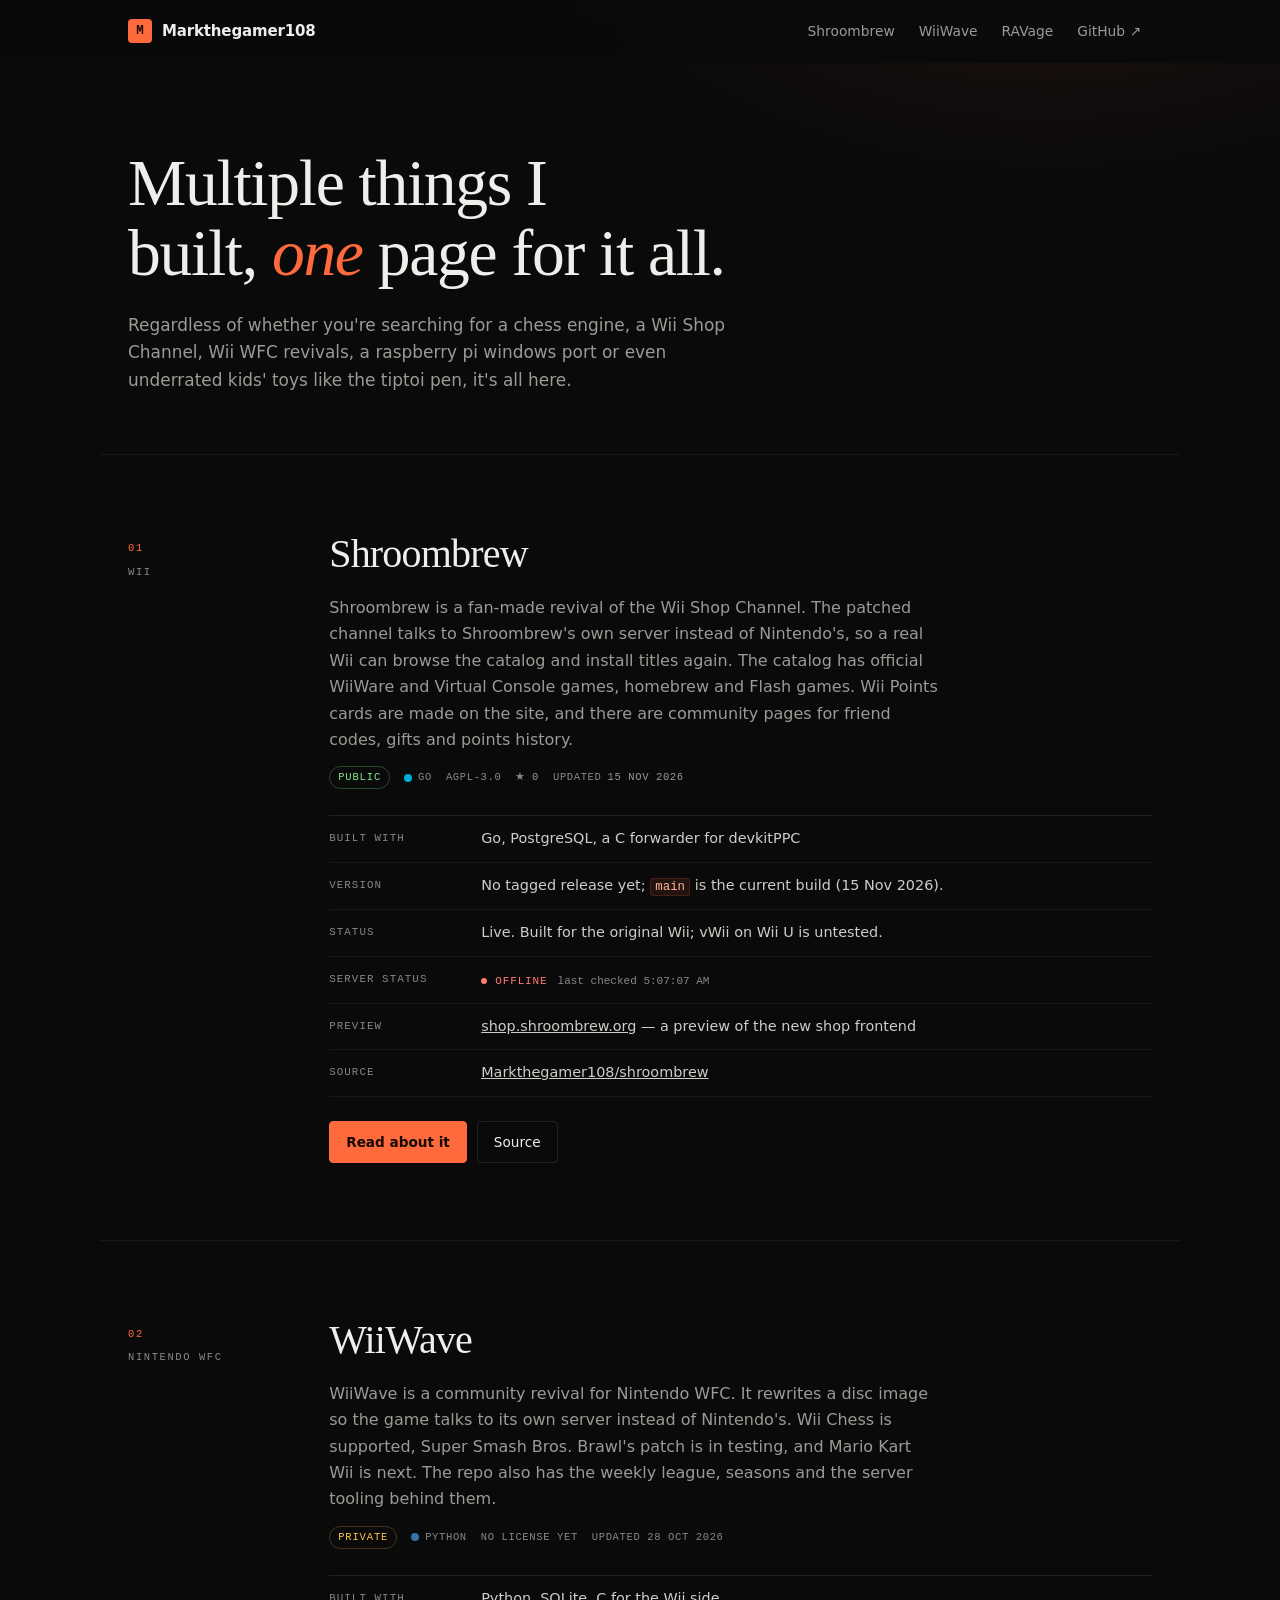
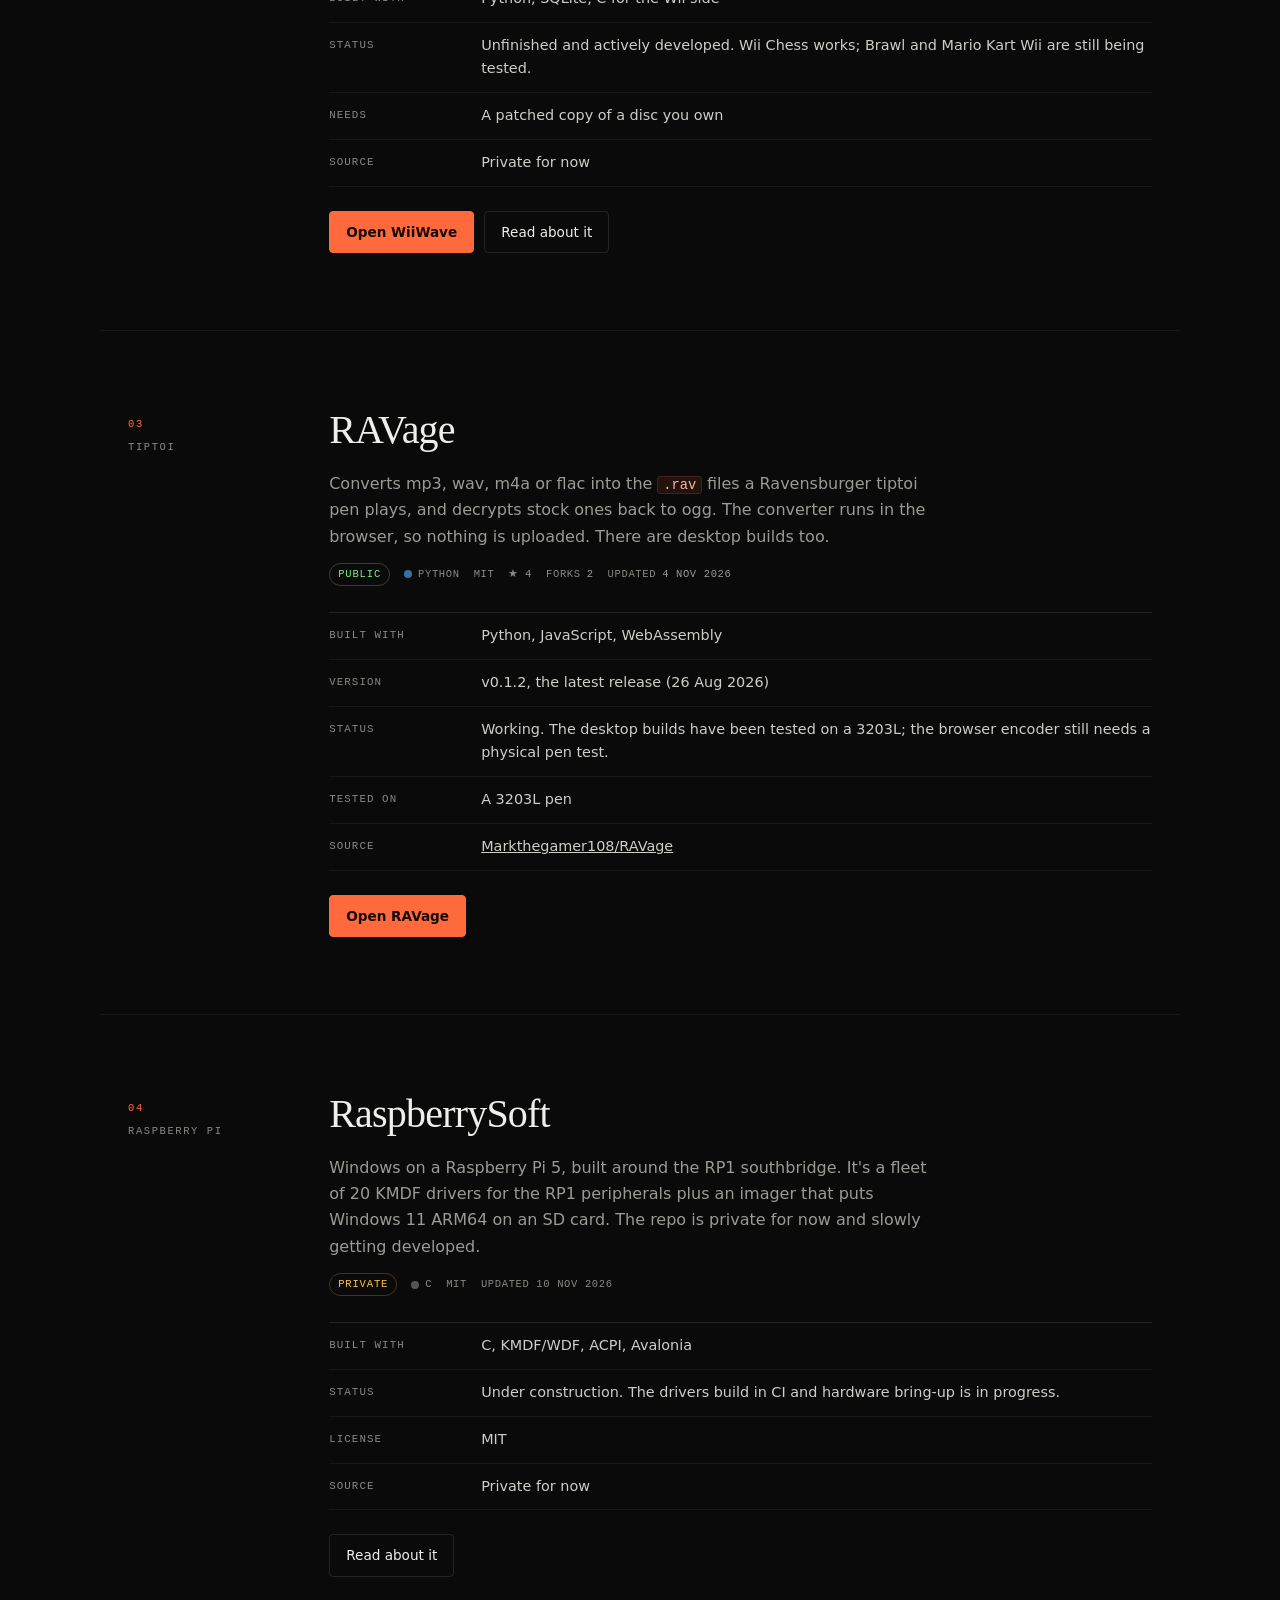
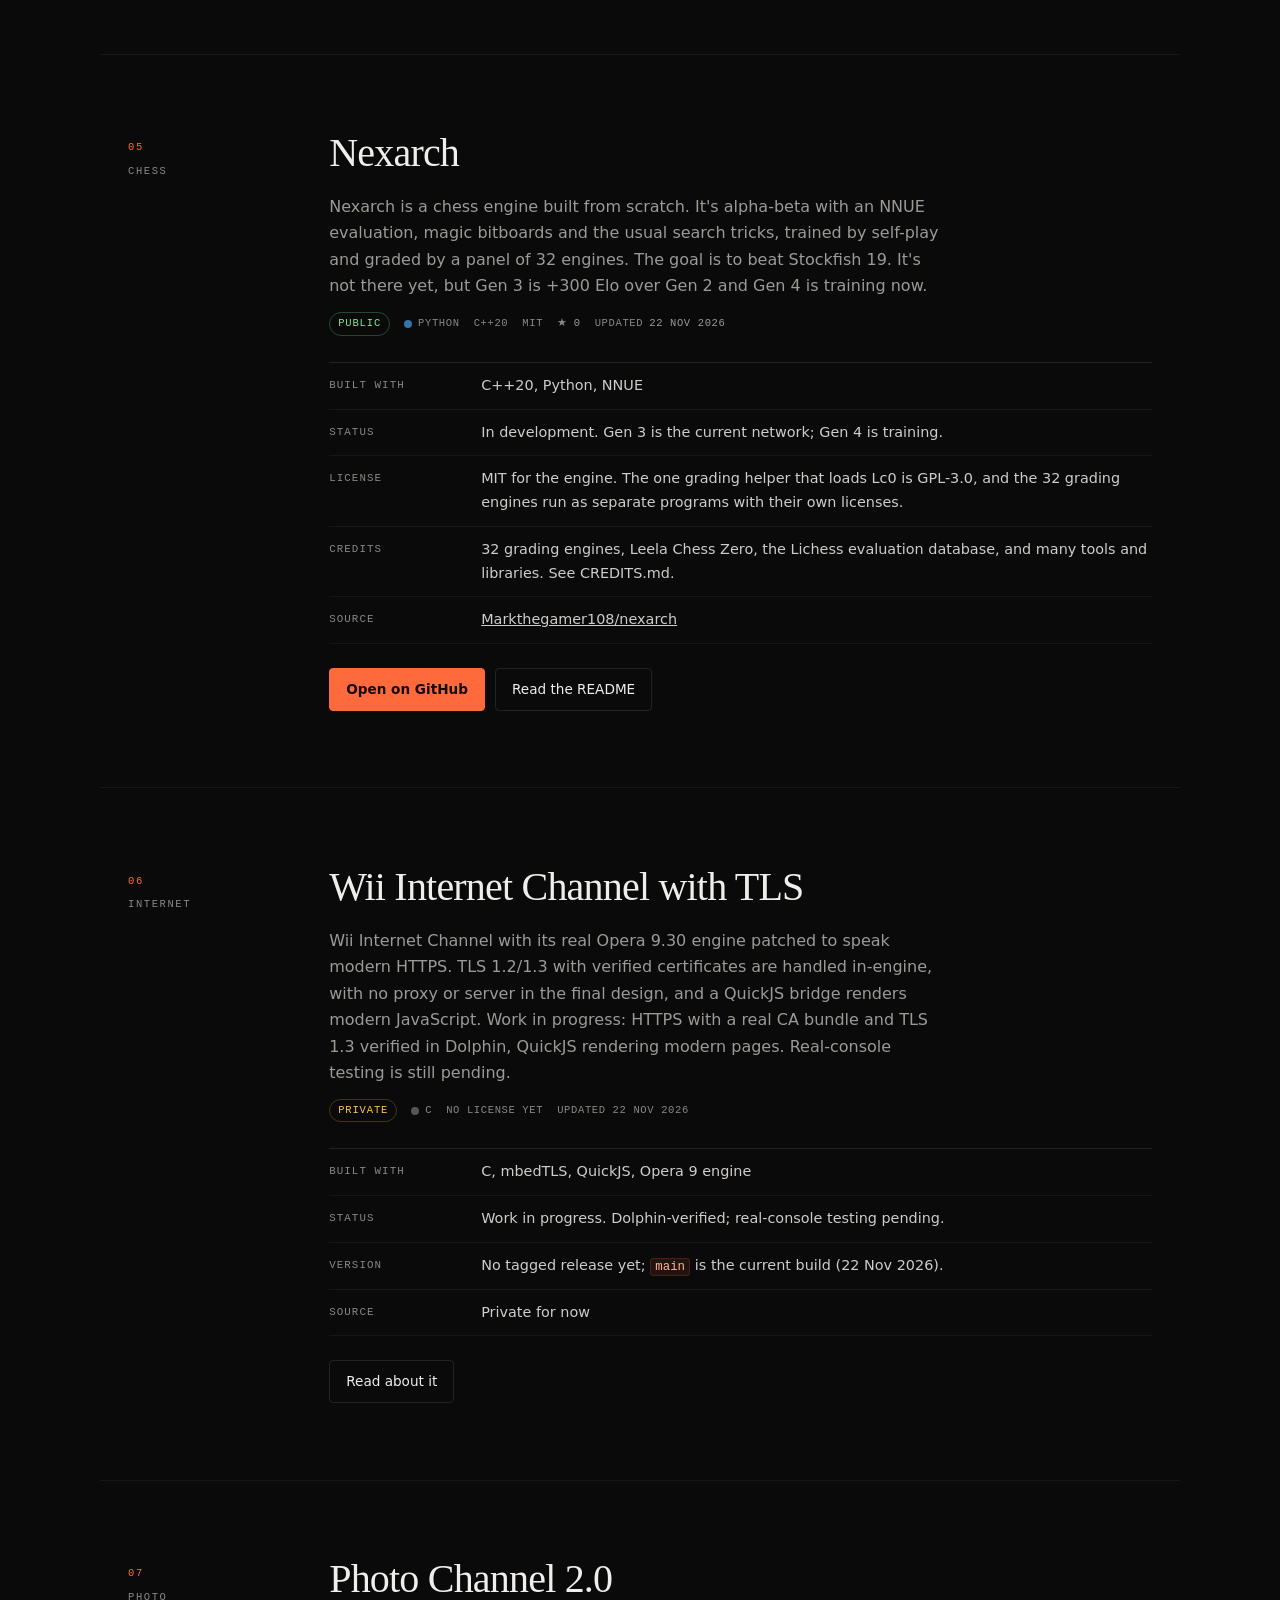
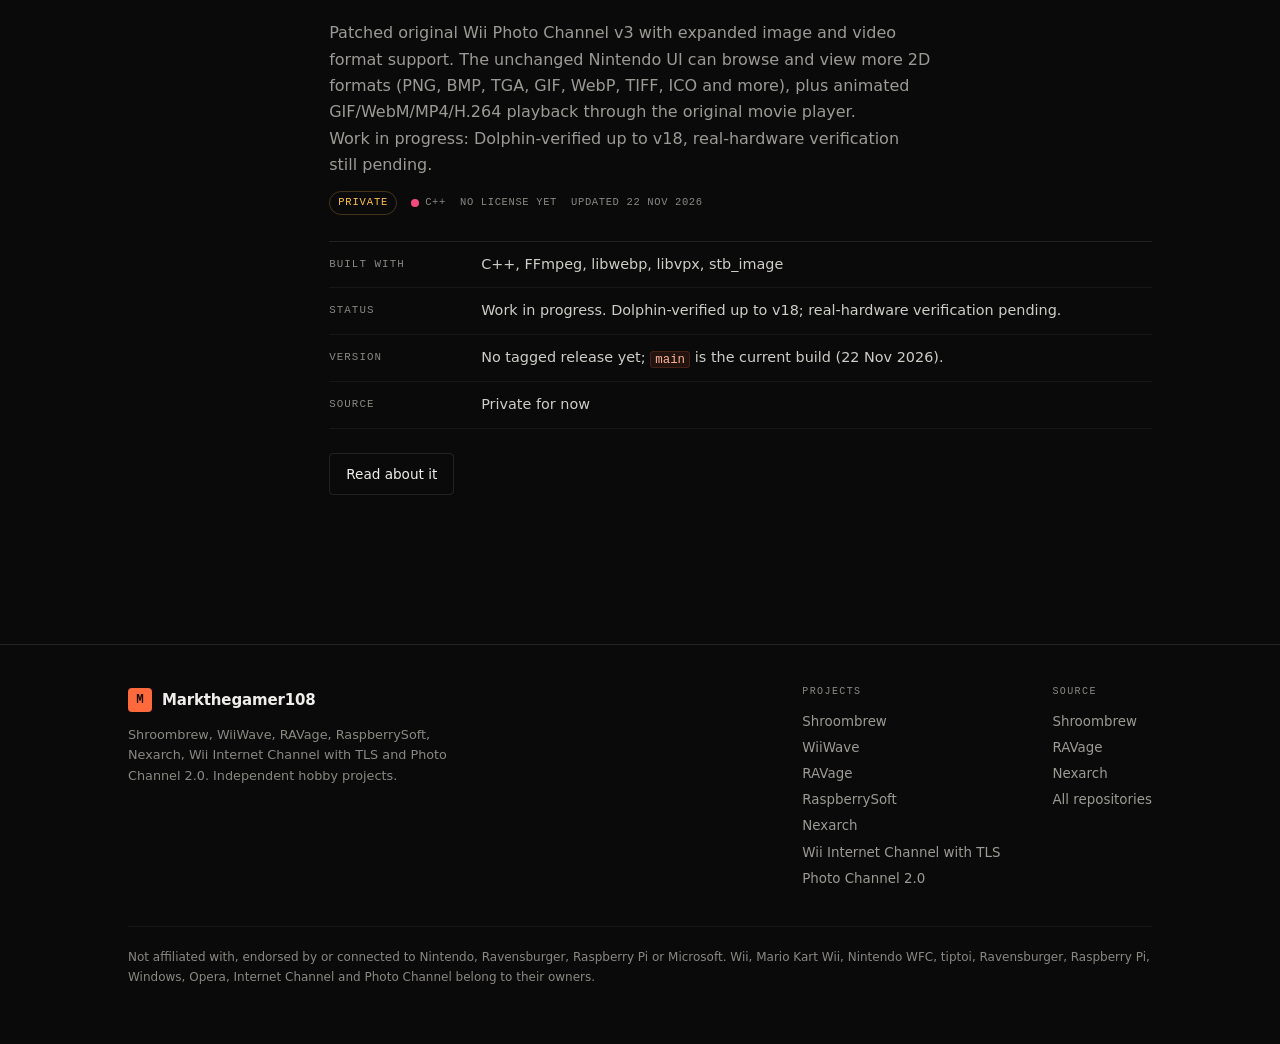
==== commit 94405c20: "Add Read about it toggle for RaspberrySoft" ====
--- a/index.html
+++ b/index.html
@@ -119,6 +119,8 @@
         <div><dt>License</dt><dd>MIT</dd></div>
         <div><dt>Source</dt><dd>Private for now</dd></div>
       </dl>
+      <div class="acts"><button class="btn" type="button" id="raspberrysoft-read" aria-controls="raspberrysoft-read-note" aria-expanded="false">Read about it</button></div>
+      <p class="read-note" id="raspberrysoft-read-note" hidden>Nothing to see here! check back later!</p>
     </div>
   </section>
 
@@ -250,7 +252,7 @@
 </script>
 <script>
 (function () {
-  var ids = ['wiiwave', 'internet-channel-tls', 'photo-channel-2'];
+  var ids = ['wiiwave', 'internet-channel-tls', 'photo-channel-2', 'raspberrysoft'];
   ids.forEach(function (id) {
     var read = document.getElementById(id + '-read');
     var note = document.getElementById(id + '-read-note');
